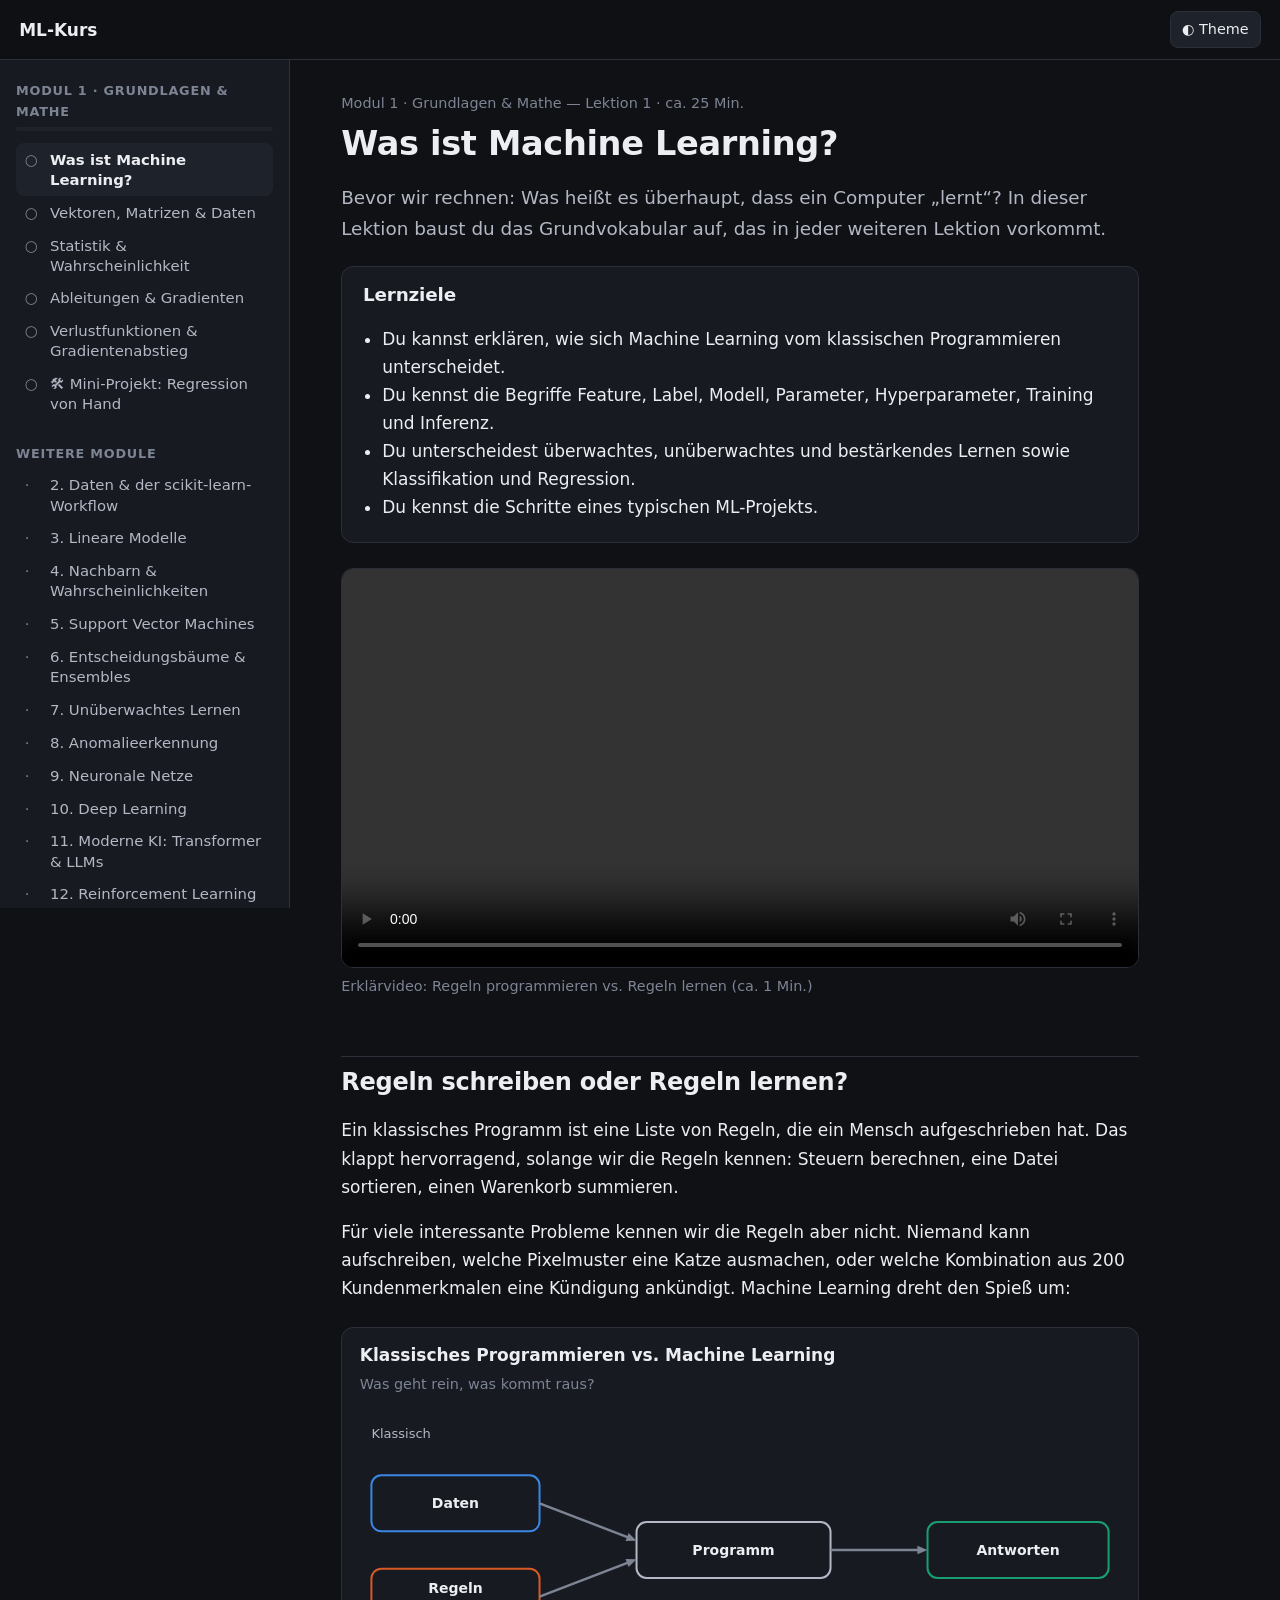
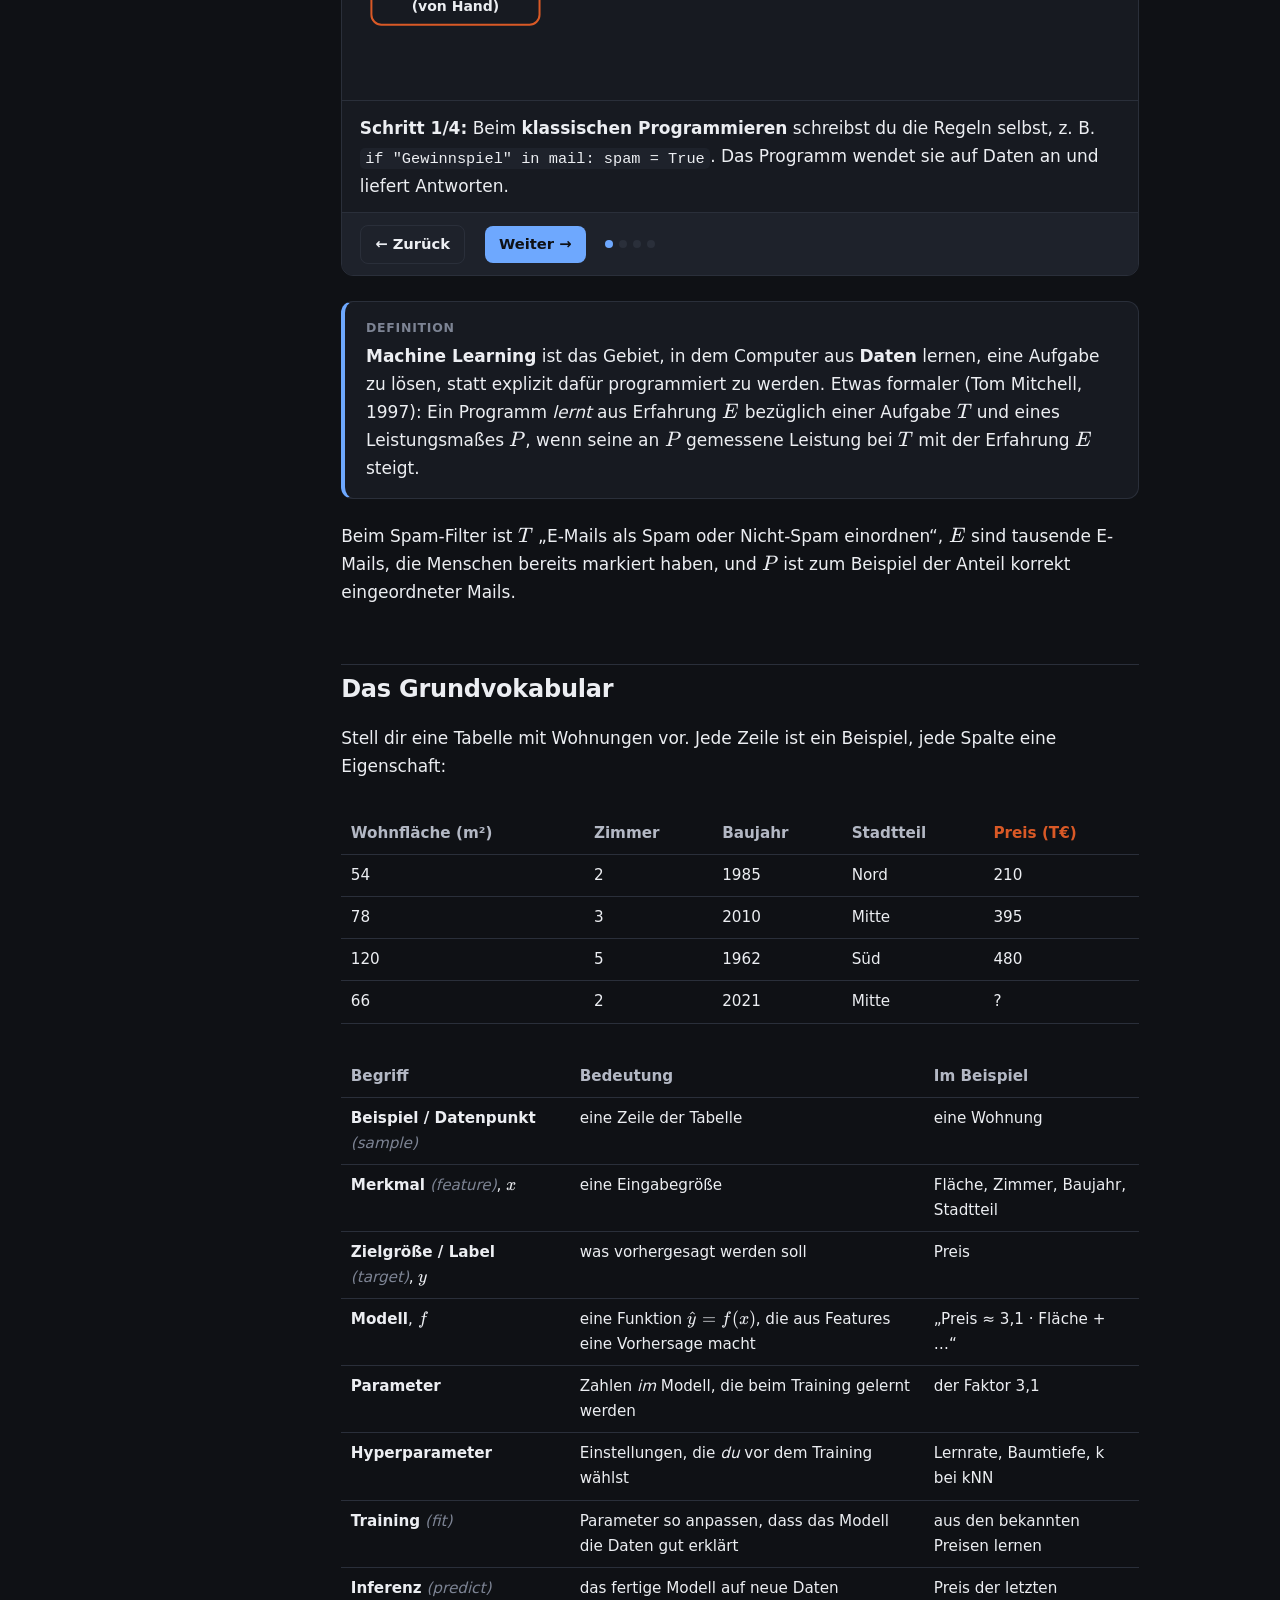
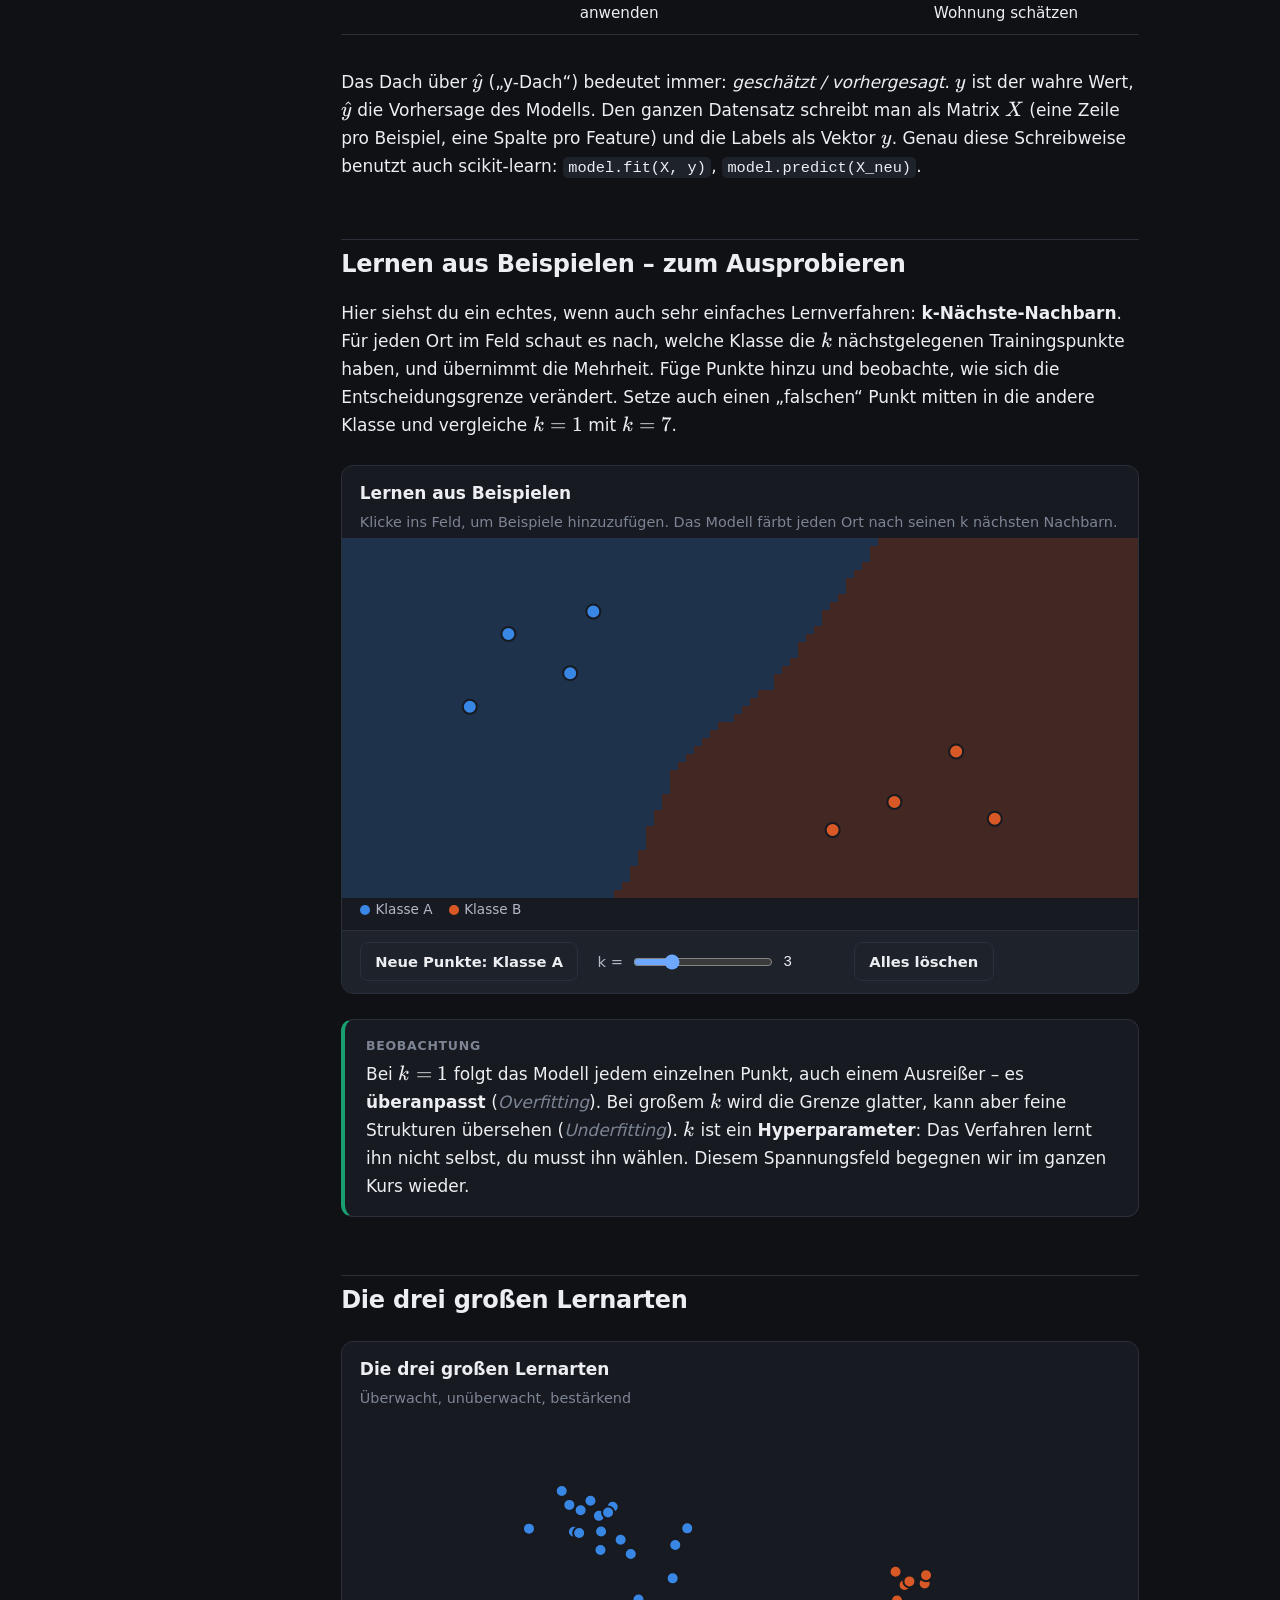
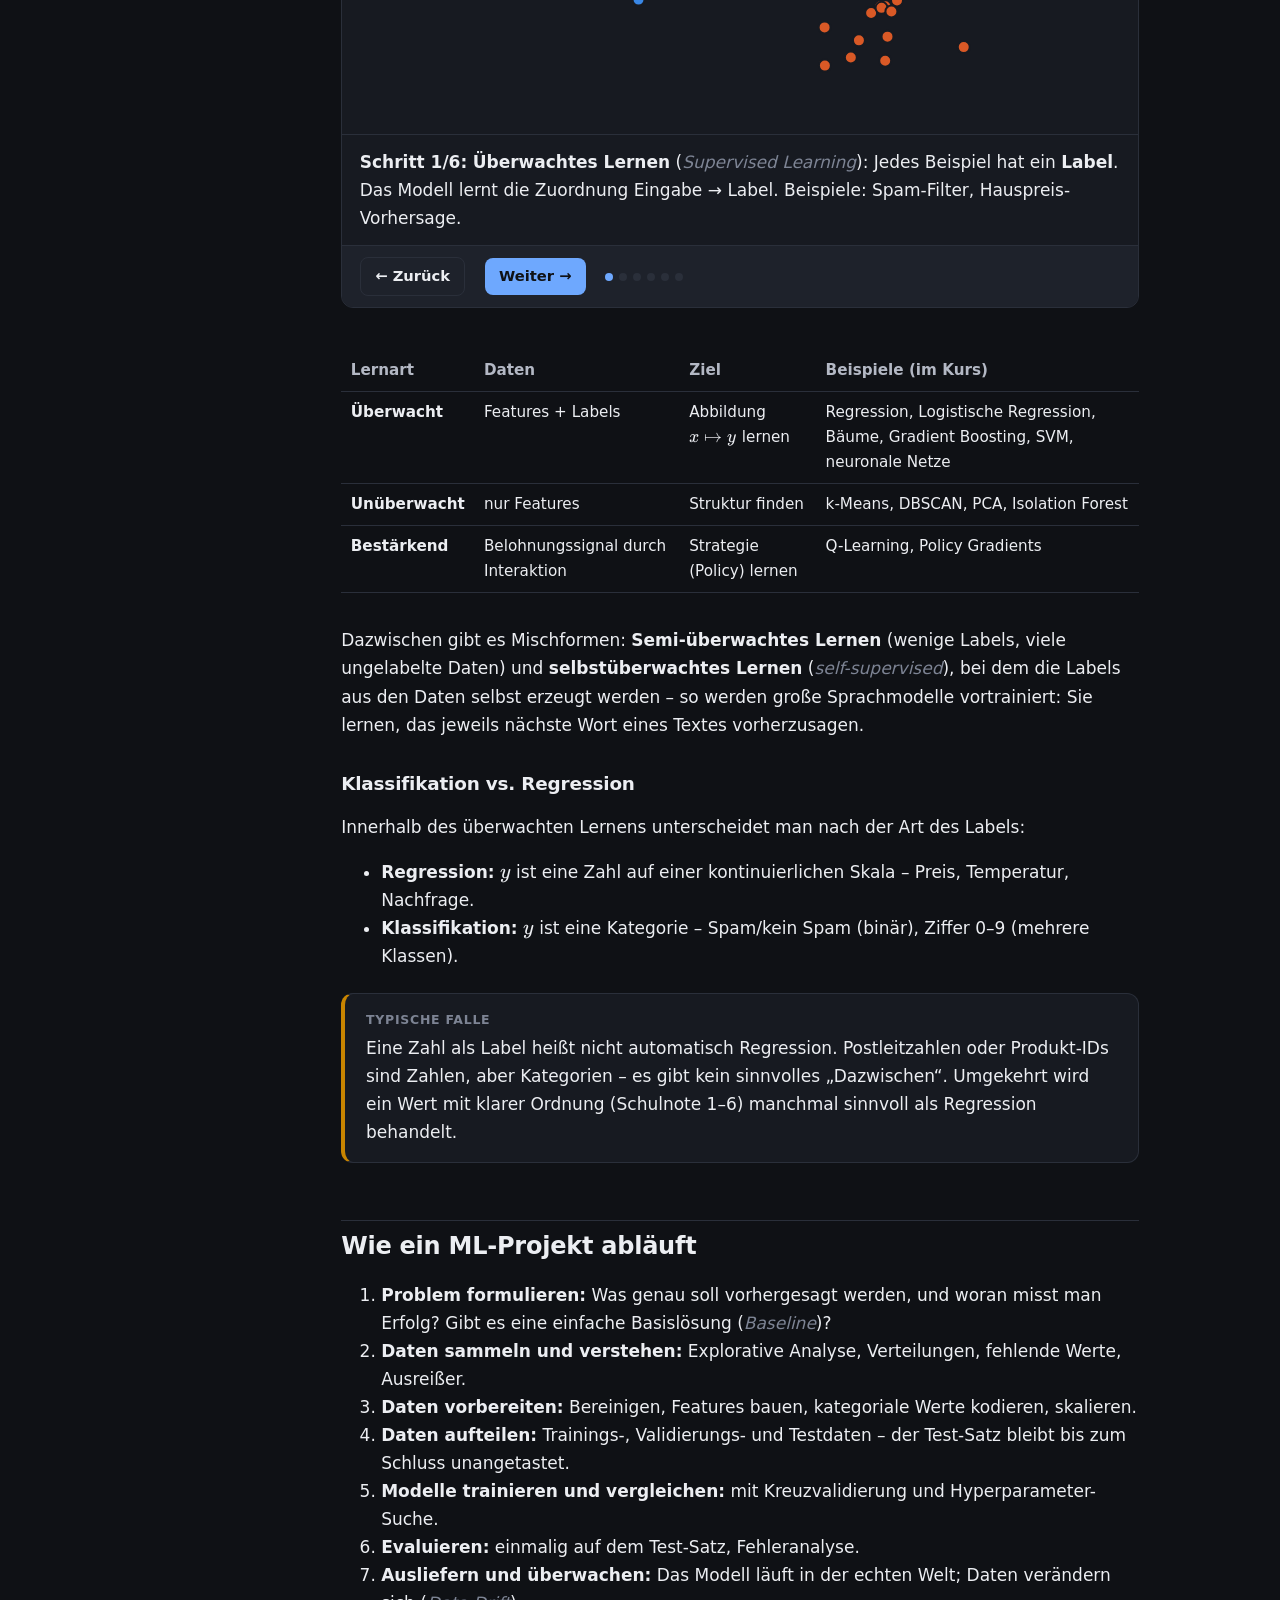
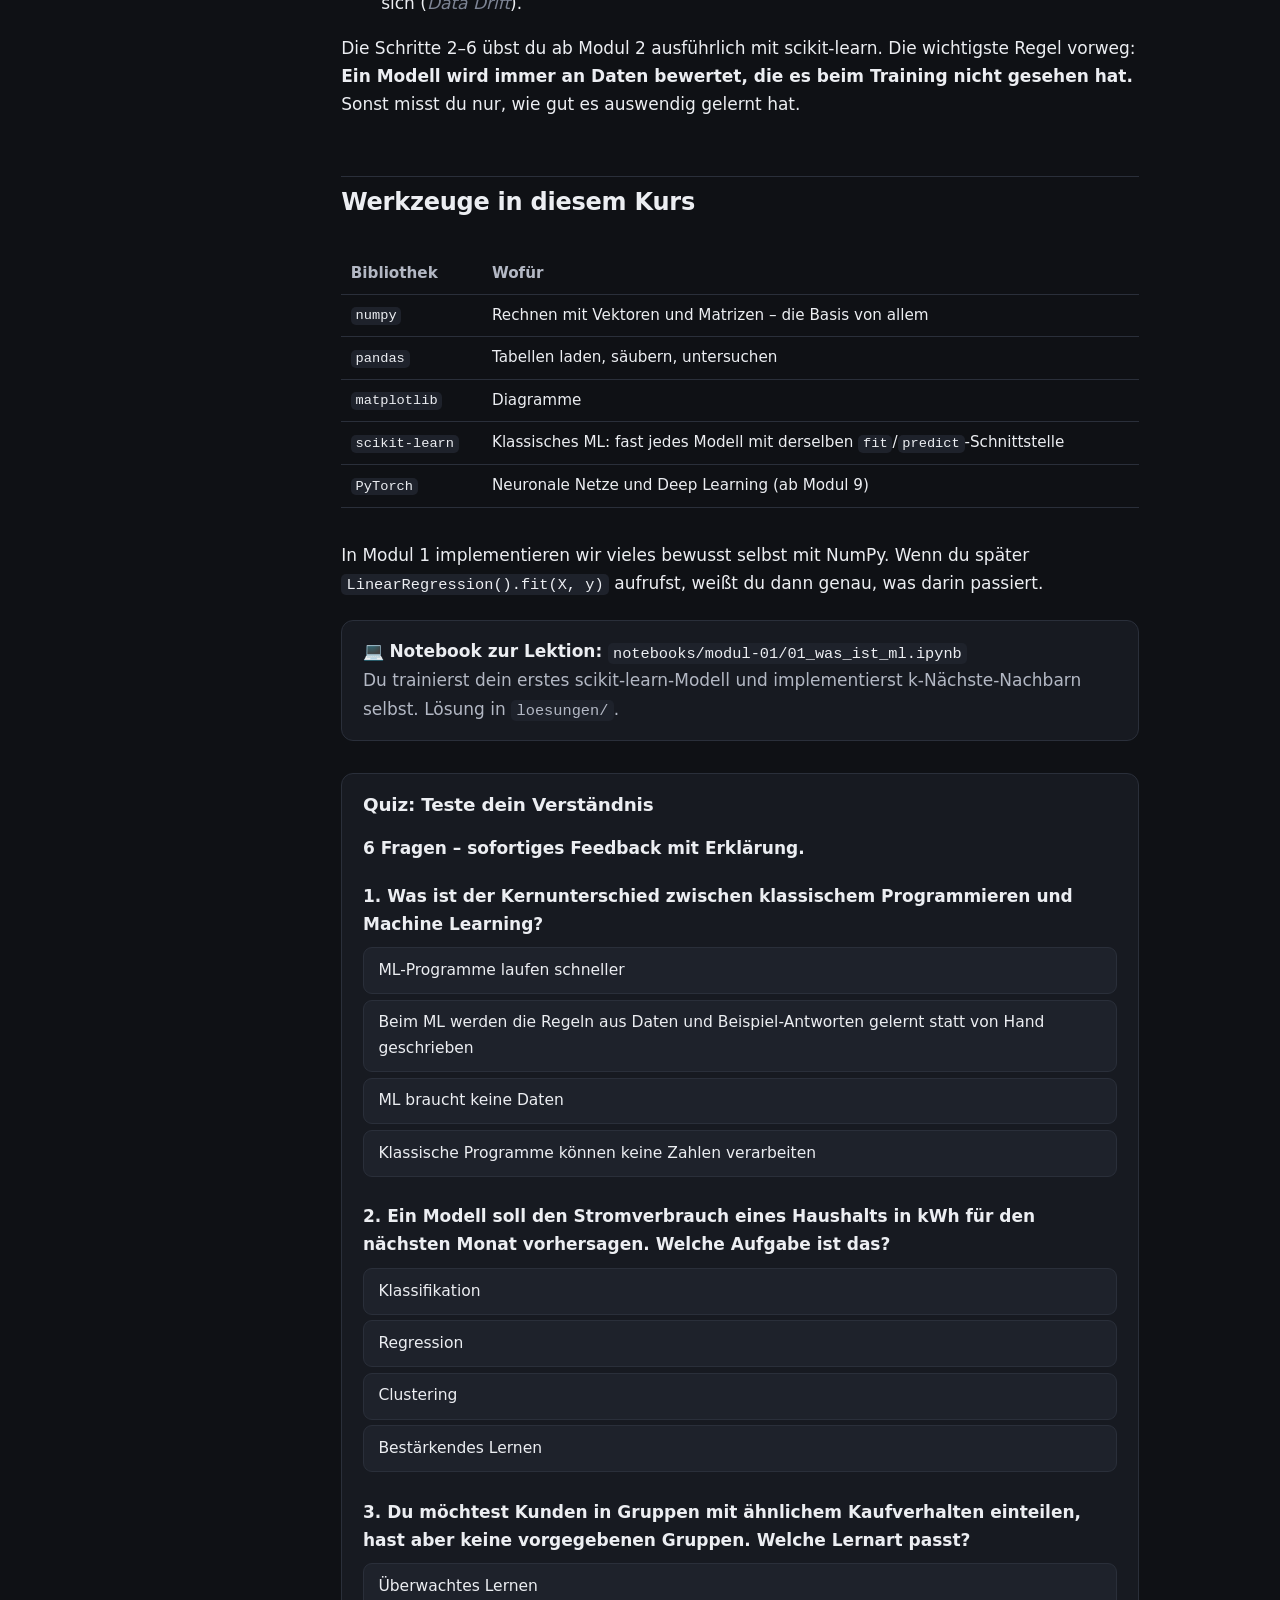
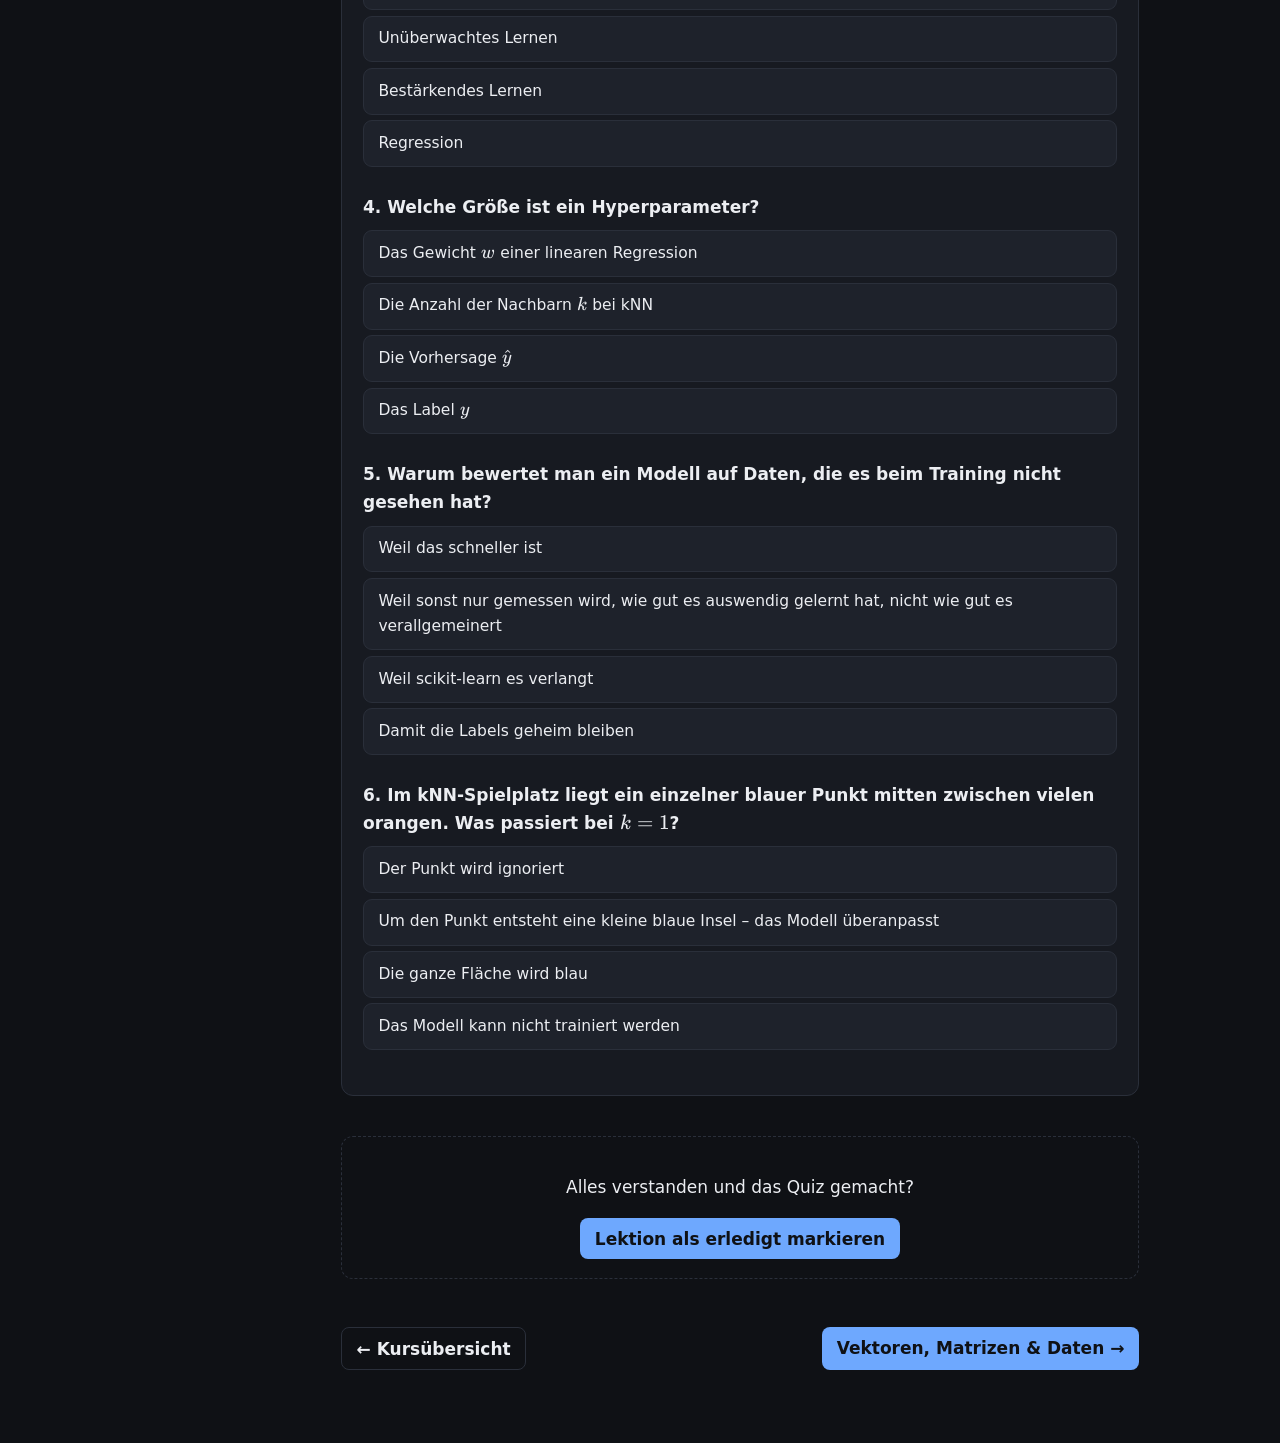
==== website/modul-01/lektion-01.html @ ff545eff "ML-Kurs: Grundgerüst und Modul 1 (Grundlagen & Mathe) - Lokale Kurs-Website (Dark/Light) mit Navigat" ====
<!doctype html>
<html lang="de">
<head>
  <meta charset="utf-8">
  <meta name="viewport" content="width=device-width, initial-scale=1">
  <title>1.1 Was ist Machine Learning? – ML-Kurs</title>
  <link rel="stylesheet" href="../assets/vendor/katex/katex.min.css">
  <link rel="stylesheet" href="../assets/css/style.css">
</head>
<body data-lesson="m01-l01" data-root="../">
<main>
  <h1>Was ist Machine Learning?</h1>
  <p class="lead">Bevor wir rechnen: Was heißt es überhaupt, dass ein Computer „lernt“? In dieser Lektion baust du das Grundvokabular auf,
    das in jeder weiteren Lektion vorkommt.</p>

  <div class="goals">
    <h3>Lernziele</h3>
    <ul>
      <li>Du kannst erklären, wie sich Machine Learning vom klassischen Programmieren unterscheidet.</li>
      <li>Du kennst die Begriffe Feature, Label, Modell, Parameter, Hyperparameter, Training und Inferenz.</li>
      <li>Du unterscheidest überwachtes, unüberwachtes und bestärkendes Lernen sowie Klassifikation und Regression.</li>
      <li>Du kennst die Schritte eines typischen ML-Projekts.</li>
    </ul>
  </div>

  <figure class="video">
    <video controls preload="metadata" src="../assets/videos/m01_v01_was_ist_ml.mp4"></video>
    <figcaption>Erklärvideo: Regeln programmieren vs. Regeln lernen (ca. 1 Min.)</figcaption>
  </figure>

  <h2>Regeln schreiben oder Regeln lernen?</h2>
  <p>Ein klassisches Programm ist eine Liste von Regeln, die ein Mensch aufgeschrieben hat. Das klappt hervorragend, solange wir die Regeln kennen:
    Steuern berechnen, eine Datei sortieren, einen Warenkorb summieren.</p>
  <p>Für viele interessante Probleme kennen wir die Regeln aber nicht. Niemand kann aufschreiben, welche Pixelmuster eine Katze ausmachen,
    oder welche Kombination aus 200 Kundenmerkmalen eine Kündigung ankündigt. Machine Learning dreht den Spieß um:</p>

  <div data-anim="regel-vs-ml"></div>

  <div class="callout">
    <span class="label">Definition</span>
    <b>Machine Learning</b> ist das Gebiet, in dem Computer aus <b>Daten</b> lernen, eine Aufgabe zu lösen, statt explizit dafür programmiert zu werden.
    Etwas formaler (Tom Mitchell, 1997): Ein Programm <i>lernt</i> aus Erfahrung \(E\) bezüglich einer Aufgabe \(T\) und eines Leistungsmaßes \(P\),
    wenn seine an \(P\) gemessene Leistung bei \(T\) mit der Erfahrung \(E\) steigt.
  </div>
  <p>Beim Spam-Filter ist \(T\) „E-Mails als Spam oder Nicht-Spam einordnen“, \(E\) sind tausende E-Mails, die Menschen bereits markiert haben,
    und \(P\) ist zum Beispiel der Anteil korrekt eingeordneter Mails.</p>

  <h2>Das Grundvokabular</h2>
  <p>Stell dir eine Tabelle mit Wohnungen vor. Jede Zeile ist ein Beispiel, jede Spalte eine Eigenschaft:</p>
  <div class="table-wrap">
  <table>
    <tr><th>Wohnfläche (m²)</th><th>Zimmer</th><th>Baujahr</th><th>Stadtteil</th><th style="color:var(--series-2)">Preis (T€)</th></tr>
    <tr><td>54</td><td>2</td><td>1985</td><td>Nord</td><td>210</td></tr>
    <tr><td>78</td><td>3</td><td>2010</td><td>Mitte</td><td>395</td></tr>
    <tr><td>120</td><td>5</td><td>1962</td><td>Süd</td><td>480</td></tr>
    <tr><td>66</td><td>2</td><td>2021</td><td>Mitte</td><td>?</td></tr>
  </table>
  </div>
  <div class="table-wrap">
  <table>
    <tr><th>Begriff</th><th>Bedeutung</th><th>Im Beispiel</th></tr>
    <tr><td><b>Beispiel / Datenpunkt</b> <span class="term">(sample)</span></td><td>eine Zeile der Tabelle</td><td>eine Wohnung</td></tr>
    <tr><td><b>Merkmal</b> <span class="term">(feature)</span>, \(x\)</td><td>eine Eingabegröße</td><td>Fläche, Zimmer, Baujahr, Stadtteil</td></tr>
    <tr><td><b>Zielgröße / Label</b> <span class="term">(target)</span>, \(y\)</td><td>was vorhergesagt werden soll</td><td>Preis</td></tr>
    <tr><td><b>Modell</b>, \(f\)</td><td>eine Funktion \(\hat y = f(x)\), die aus Features eine Vorhersage macht</td><td>„Preis ≈ 3,1 · Fläche + …“</td></tr>
    <tr><td><b>Parameter</b></td><td>Zahlen <i>im</i> Modell, die beim Training gelernt werden</td><td>der Faktor 3,1</td></tr>
    <tr><td><b>Hyperparameter</b></td><td>Einstellungen, die <i>du</i> vor dem Training wählst</td><td>Lernrate, Baumtiefe, k bei kNN</td></tr>
    <tr><td><b>Training</b> <span class="term">(fit)</span></td><td>Parameter so anpassen, dass das Modell die Daten gut erklärt</td><td>aus den bekannten Preisen lernen</td></tr>
    <tr><td><b>Inferenz</b> <span class="term">(predict)</span></td><td>das fertige Modell auf neue Daten anwenden</td><td>Preis der letzten Wohnung schätzen</td></tr>
  </table>
  </div>
  <p>Das Dach über \(\hat y\) („y-Dach“) bedeutet immer: <i>geschätzt / vorhergesagt</i>. \(y\) ist der wahre Wert, \(\hat y\) die Vorhersage des Modells.
    Den ganzen Datensatz schreibt man als Matrix \(X\) (eine Zeile pro Beispiel, eine Spalte pro Feature) und die Labels als Vektor \(y\).
    Genau diese Schreibweise benutzt auch scikit-learn: <code>model.fit(X, y)</code>, <code>model.predict(X_neu)</code>.</p>

  <h2>Lernen aus Beispielen – zum Ausprobieren</h2>
  <p>Hier siehst du ein echtes, wenn auch sehr einfaches Lernverfahren: <b>k-Nächste-Nachbarn</b>. Für jeden Ort im Feld schaut es nach,
    welche Klasse die \(k\) nächstgelegenen Trainingspunkte haben, und übernimmt die Mehrheit. Füge Punkte hinzu und beobachte, wie sich die
    Entscheidungsgrenze verändert. Setze auch einen „falschen“ Punkt mitten in die andere Klasse und vergleiche \(k=1\) mit \(k=7\).</p>
  <div data-anim="lern-spielplatz"></div>
  <div class="callout intuition">
    <span class="label">Beobachtung</span>
    Bei \(k = 1\) folgt das Modell jedem einzelnen Punkt, auch einem Ausreißer – es <b>überanpasst</b> (<span class="term">Overfitting</span>).
    Bei großem \(k\) wird die Grenze glatter, kann aber feine Strukturen übersehen (<span class="term">Underfitting</span>).
    \(k\) ist ein <b>Hyperparameter</b>: Das Verfahren lernt ihn nicht selbst, du musst ihn wählen. Diesem Spannungsfeld begegnen wir im ganzen Kurs wieder.
  </div>

  <h2>Die drei großen Lernarten</h2>
  <div data-anim="lernarten"></div>
  <div class="table-wrap">
  <table>
    <tr><th>Lernart</th><th>Daten</th><th>Ziel</th><th>Beispiele (im Kurs)</th></tr>
    <tr><td><b>Überwacht</b></td><td>Features + Labels</td><td>Abbildung \(x \mapsto y\) lernen</td><td>Regression, Logistische Regression, Bäume, Gradient Boosting, SVM, neuronale Netze</td></tr>
    <tr><td><b>Unüberwacht</b></td><td>nur Features</td><td>Struktur finden</td><td>k-Means, DBSCAN, PCA, Isolation Forest</td></tr>
    <tr><td><b>Bestärkend</b></td><td>Belohnungssignal durch Interaktion</td><td>Strategie (Policy) lernen</td><td>Q-Learning, Policy Gradients</td></tr>
  </table>
  </div>
  <p>Dazwischen gibt es Mischformen: <b>Semi-überwachtes Lernen</b> (wenige Labels, viele ungelabelte Daten) und <b>selbstüberwachtes Lernen</b>
    (<span class="term">self-supervised</span>), bei dem die Labels aus den Daten selbst erzeugt werden – so werden große Sprachmodelle vortrainiert:
    Sie lernen, das jeweils nächste Wort eines Textes vorherzusagen.</p>

  <h3>Klassifikation vs. Regression</h3>
  <p>Innerhalb des überwachten Lernens unterscheidet man nach der Art des Labels:</p>
  <ul>
    <li><b>Regression:</b> \(y\) ist eine Zahl auf einer kontinuierlichen Skala – Preis, Temperatur, Nachfrage.</li>
    <li><b>Klassifikation:</b> \(y\) ist eine Kategorie – Spam/kein Spam (binär), Ziffer 0–9 (mehrere Klassen).</li>
  </ul>
  <div class="callout warn">
    <span class="label">Typische Falle</span>
    Eine Zahl als Label heißt nicht automatisch Regression. Postleitzahlen oder Produkt-IDs sind Zahlen, aber Kategorien – es gibt kein sinnvolles „Dazwischen“.
    Umgekehrt wird ein Wert mit klarer Ordnung (Schulnote 1–6) manchmal sinnvoll als Regression behandelt.
  </div>

  <h2>Wie ein ML-Projekt abläuft</h2>
  <ol>
    <li><b>Problem formulieren:</b> Was genau soll vorhergesagt werden, und woran misst man Erfolg? Gibt es eine einfache Basislösung (<span class="term">Baseline</span>)?</li>
    <li><b>Daten sammeln und verstehen:</b> Explorative Analyse, Verteilungen, fehlende Werte, Ausreißer.</li>
    <li><b>Daten vorbereiten:</b> Bereinigen, Features bauen, kategoriale Werte kodieren, skalieren.</li>
    <li><b>Daten aufteilen:</b> Trainings-, Validierungs- und Testdaten – der Test-Satz bleibt bis zum Schluss unangetastet.</li>
    <li><b>Modelle trainieren und vergleichen:</b> mit Kreuzvalidierung und Hyperparameter-Suche.</li>
    <li><b>Evaluieren:</b> einmalig auf dem Test-Satz, Fehleranalyse.</li>
    <li><b>Ausliefern und überwachen:</b> Das Modell läuft in der echten Welt; Daten verändern sich (<span class="term">Data Drift</span>).</li>
  </ol>
  <p>Die Schritte 2–6 übst du ab Modul 2 ausführlich mit scikit-learn. Die wichtigste Regel vorweg: <b>Ein Modell wird immer an Daten bewertet,
    die es beim Training nicht gesehen hat.</b> Sonst misst du nur, wie gut es auswendig gelernt hat.</p>

  <h2>Werkzeuge in diesem Kurs</h2>
  <div class="table-wrap">
  <table>
    <tr><th>Bibliothek</th><th>Wofür</th></tr>
    <tr><td><code>numpy</code></td><td>Rechnen mit Vektoren und Matrizen – die Basis von allem</td></tr>
    <tr><td><code>pandas</code></td><td>Tabellen laden, säubern, untersuchen</td></tr>
    <tr><td><code>matplotlib</code></td><td>Diagramme</td></tr>
    <tr><td><code>scikit-learn</code></td><td>Klassisches ML: fast jedes Modell mit derselben <code>fit</code>/<code>predict</code>-Schnittstelle</td></tr>
    <tr><td><code>PyTorch</code></td><td>Neuronale Netze und Deep Learning (ab Modul 9)</td></tr>
  </table>
  </div>
  <p>In Modul 1 implementieren wir vieles bewusst selbst mit NumPy. Wenn du später <code>LinearRegression().fit(X, y)</code> aufrufst, weißt du dann genau, was darin passiert.</p>

  <div class="card notebook-link">
    <div>💻 <b>Notebook zur Lektion:</b> <code>notebooks/modul-01/01_was_ist_ml.ipynb</code><br>
      <span style="color:var(--text-2)">Du trainierst dein erstes scikit-learn-Modell und implementierst k-Nächste-Nachbarn selbst. Lösung in <code>loesungen/</code>.</span></div>
  </div>

  <div data-quiz="m01-l01-quiz"><script type="application/json">
  [
    {"q": "Was ist der Kernunterschied zwischen klassischem Programmieren und Machine Learning?",
     "options": ["ML-Programme laufen schneller", "Beim ML werden die Regeln aus Daten und Beispiel-Antworten gelernt statt von Hand geschrieben", "ML braucht keine Daten", "Klassische Programme können keine Zahlen verarbeiten"],
     "answer": 1, "explain": "Klassisch: Daten + Regeln → Antworten. ML: Daten + Antworten → Regeln (das Modell)."},
    {"q": "Ein Modell soll den Stromverbrauch eines Haushalts in kWh für den nächsten Monat vorhersagen. Welche Aufgabe ist das?",
     "options": ["Klassifikation", "Regression", "Clustering", "Bestärkendes Lernen"],
     "answer": 1, "explain": "Die Zielgröße ist eine kontinuierliche Zahl – also Regression."},
    {"q": "Du möchtest Kunden in Gruppen mit ähnlichem Kaufverhalten einteilen, hast aber keine vorgegebenen Gruppen. Welche Lernart passt?",
     "options": ["Überwachtes Lernen", "Unüberwachtes Lernen", "Bestärkendes Lernen", "Regression"],
     "answer": 1, "explain": "Ohne Labels sucht man Struktur in den Daten – typisch Clustering, also unüberwachtes Lernen."},
    {"q": "Welche Größe ist ein Hyperparameter?",
     "options": ["Das Gewicht \\(w\\) einer linearen Regression", "Die Anzahl der Nachbarn \\(k\\) bei kNN", "Die Vorhersage \\(\\hat y\\)", "Das Label \\(y\\)"],
     "answer": 1, "explain": "Hyperparameter werden vor dem Training gewählt. Gewichte wie \\(w\\) sind Parameter – sie werden gelernt."},
    {"q": "Warum bewertet man ein Modell auf Daten, die es beim Training nicht gesehen hat?",
     "options": ["Weil das schneller ist", "Weil sonst nur gemessen wird, wie gut es auswendig gelernt hat, nicht wie gut es verallgemeinert", "Weil scikit-learn es verlangt", "Damit die Labels geheim bleiben"],
     "answer": 1, "explain": "Ziel ist Generalisierung auf neue Daten. Auf Trainingsdaten sieht ein überangepasstes Modell perfekt aus, versagt aber in der Praxis."},
    {"q": "Im kNN-Spielplatz liegt ein einzelner blauer Punkt mitten zwischen vielen orangen. Was passiert bei \\(k = 1\\)?",
     "options": ["Der Punkt wird ignoriert", "Um den Punkt entsteht eine kleine blaue Insel – das Modell überanpasst", "Die ganze Fläche wird blau", "Das Modell kann nicht trainiert werden"],
     "answer": 1, "explain": "Mit \\(k = 1\\) entscheidet nur der nächste Nachbar. Ein Ausreißer bekommt so seine eigene Region – klassisches Overfitting."}
  ]
  </script></div>
</main>
<script src="../assets/vendor/katex/katex.min.js"></script>
<script src="../assets/vendor/katex/auto-render.min.js"></script>
<script src="../assets/js/course.js"></script>
<script src="../assets/js/app.js"></script>
<script src="../assets/js/anim/m01-l01.js"></script>
</body>
</html>
---- website/assets/css/style.css ----
/* ===== Design-Tokens ===== */
:root {
  color-scheme: dark;
  --bg: #0f1115;
  --surface: #171a21;
  --surface-2: #1e222b;
  --border: #2a2f3a;
  --text: #eceef2;
  --text-2: #b3b8c4;
  --muted: #7d8494;
  --accent: #6ea8fe;
  --accent-ink: #0f1115;
  --series-1: #3987e5;
  --series-2: #d95926;
  --series-3: #199e70;
  --good: #2fb67c;
  --bad: #e66767;
  --warn: #c98500;
  --grid: #262a33;
  --radius: 12px;
  --font: "Inter", system-ui, -apple-system, "Segoe UI", Roboto, sans-serif;
  --mono: "JetBrains Mono", ui-monospace, "SFMono-Regular", Consolas, monospace;
}
:root[data-theme="light"] {
  color-scheme: light;
  --bg: #f7f7f5;
  --surface: #ffffff;
  --surface-2: #f0f0ec;
  --border: #dcdcd6;
  --text: #16171a;
  --text-2: #4a4c52;
  --muted: #7a7c82;
  --accent: #2a62c9;
  --accent-ink: #ffffff;
  --series-1: #2a78d6;
  --series-2: #eb6834;
  --series-3: #1baf7a;
  --good: #1a8a5a;
  --bad: #c93c3b;
  --warn: #a86f00;
  --grid: #e6e6e1;
}

* { box-sizing: border-box; }
html { scroll-behavior: smooth; }
body {
  margin: 0;
  background: var(--bg);
  color: var(--text);
  font-family: var(--font);
  font-size: 17px;
  line-height: 1.65;
}
a { color: var(--accent); }
code, pre { font-family: var(--mono); font-size: .9em; }
code { background: var(--surface-2); padding: .1em .35em; border-radius: 5px; overflow-wrap: anywhere; }
pre { background: var(--surface-2); padding: 1rem; border-radius: var(--radius); overflow-x: auto; border: 1px solid var(--border); }
pre code { background: none; padding: 0; }
h1, h2, h3 { line-height: 1.25; letter-spacing: -.01em; }
h1 { font-size: 2.1rem; margin: .2em 0 .4em; }
h2 { font-size: 1.5rem; margin-top: 2.4em; padding-top: .4em; border-top: 1px solid var(--border); }
h3 { font-size: 1.15rem; margin-top: 1.8em; }
.term { color: var(--muted); font-style: italic; }   /* englischer Fachbegriff */

/* ===== Layout ===== */
.topbar {
  position: sticky; top: 0; z-index: 20;
  display: flex; align-items: center; gap: 1rem;
  padding: .7rem 1.2rem;
  background: color-mix(in srgb, var(--bg) 88%, transparent);
  backdrop-filter: blur(8px);
  border-bottom: 1px solid var(--border);
}
.topbar .brand { font-weight: 700; color: var(--text); text-decoration: none; }
.topbar .spacer { flex: 1; }
.icon-btn {
  background: var(--surface-2); color: var(--text); border: 1px solid var(--border);
  border-radius: 8px; padding: .35rem .7rem; cursor: pointer; font: inherit; font-size: .9rem;
}
.icon-btn:hover { border-color: var(--accent); }
#nav-toggle { display: none; }

.layout { display: grid; grid-template-columns: 290px minmax(0, 1fr); min-height: calc(100vh - 52px); }
.sidebar {
  position: sticky; top: 52px; align-self: start; height: calc(100vh - 52px); overflow-y: auto;
  padding: 1.2rem 1rem; border-right: 1px solid var(--border); background: var(--surface);
}
.sidebar h4 { margin: 0 0 .3rem; font-size: .8rem; text-transform: uppercase; letter-spacing: .06em; color: var(--muted); }
.sidebar ol { list-style: none; padding: 0; margin: 0 0 1.4rem; }
.sidebar li a {
  display: flex; gap: .55rem; align-items: baseline; padding: .4rem .55rem; border-radius: 8px;
  color: var(--text-2); text-decoration: none; font-size: .93rem; line-height: 1.35;
}
.sidebar li a:hover { background: var(--surface-2); color: var(--text); }
.sidebar li a.active { background: var(--surface-2); color: var(--text); font-weight: 600; }
.sidebar .check { width: 1.1em; flex: none; color: var(--muted); }
.sidebar .done .check { color: var(--good); }
.sidebar .module-progress { height: 4px; background: var(--surface-2); border-radius: 2px; margin: .2rem 0 .8rem; overflow: hidden; }
.sidebar .module-progress > div { height: 100%; background: var(--good); width: 0; transition: width .4s; }

main.content { padding: 2rem clamp(1rem, 4vw, 3.5rem) 5rem; max-width: 900px; width: 100%; }
.breadcrumb { color: var(--muted); font-size: .9rem; }
.lead { font-size: 1.15rem; color: var(--text-2); }

/* ===== Bausteine ===== */
.goals, .callout, .card {
  background: var(--surface); border: 1px solid var(--border); border-radius: var(--radius); padding: 1rem 1.3rem; margin: 1.4rem 0;
}
.goals h3, .callout h3 { margin-top: 0; }
.goals ul { margin: .3rem 0; padding-left: 1.2rem; }
.callout { border-left: 4px solid var(--accent); }
.callout.intuition { border-left-color: var(--series-3); }
.callout.warn { border-left-color: var(--warn); }
.callout.math { border-left-color: var(--series-1); }
.callout .label { font-size: .78rem; font-weight: 700; text-transform: uppercase; letter-spacing: .06em; color: var(--muted); display: block; margin-bottom: .2rem; }

.katex-display { position: relative; overflow-x: auto; overflow-y: hidden; padding: .3rem 0; }
.katex { position: relative; }  /* hält die unsichtbare MathML-Ebene im Container */

table { border-collapse: collapse; width: 100%; margin: 1rem 0; font-size: .95rem; }
th, td { border-bottom: 1px solid var(--border); padding: .5rem .6rem; text-align: left; vertical-align: top; }
th { color: var(--text-2); font-weight: 600; }
.table-wrap { overflow-x: auto; }

/* Video */
figure.video { margin: 1.6rem 0; }
figure.video video { width: 100%; border-radius: var(--radius); border: 1px solid var(--border); background: #000; display: block; }
figure figcaption { color: var(--muted); font-size: .9rem; margin-top: .4rem; }

/* ===== Interaktive Animationen ===== */
.anim {
  background: var(--surface); border: 1px solid var(--border); border-radius: var(--radius);
  margin: 1.6rem 0; overflow: hidden;
}
.anim-head { padding: .8rem 1.1rem .2rem; }
.anim-head strong { display: block; }
.anim-head span { color: var(--muted); font-size: .9rem; }
.anim canvas { display: block; width: 100%; touch-action: none; }
.anim-controls {
  display: flex; flex-wrap: wrap; gap: .6rem 1.2rem; align-items: center;
  padding: .7rem 1.1rem; border-top: 1px solid var(--border); background: var(--surface-2); font-size: .92rem;
}
.anim-controls label { display: flex; align-items: center; gap: .5rem; color: var(--text-2); }
.anim-controls input[type=range] { width: 140px; accent-color: var(--accent); }
.anim-controls .val { font-family: var(--mono); color: var(--text); min-width: 3.5em; }
.btn {
  background: var(--accent); color: var(--accent-ink); border: 0; border-radius: 8px;
  padding: .4rem .9rem; font: inherit; font-weight: 600; cursor: pointer;
}
.btn.secondary { background: transparent; color: var(--text); border: 1px solid var(--border); }
.btn:hover { filter: brightness(1.1); }
.anim-readout { font-family: var(--mono); font-size: .88rem; color: var(--text-2); padding: 0 1.1rem .8rem; min-height: 1.4em; }
.legend { display: flex; gap: 1rem; flex-wrap: wrap; font-size: .85rem; color: var(--text-2); padding: 0 1.1rem .6rem; }
.legend i { display: inline-block; width: 10px; height: 10px; border-radius: 50%; margin-right: .35rem; vertical-align: middle; }

/* Schritt-für-Schritt-Erklärer */
.stepper .step-text { padding: .8rem 1.1rem; min-height: 4.5em; border-top: 1px solid var(--border); }
.stepper .step-dots { display: flex; gap: 6px; }
.stepper .step-dots i { width: 8px; height: 8px; border-radius: 50%; background: var(--border); }
.stepper .step-dots i.on { background: var(--accent); }

/* ===== Quiz ===== */
.quiz { background: var(--surface); border: 1px solid var(--border); border-radius: var(--radius); padding: 1.2rem 1.3rem; margin: 2rem 0; }
.quiz h3 { margin-top: 0; }
.quiz .q { margin: 1.2rem 0 1.6rem; }
.quiz .q p.qtext { font-weight: 600; margin: 0 0 .6rem; }
.quiz .opt {
  display: block; width: 100%; text-align: left; margin: .35rem 0; padding: .6rem .9rem;
  background: var(--surface-2); color: var(--text); border: 1px solid var(--border); border-radius: 9px;
  font: inherit; font-size: .97rem; cursor: pointer;
}
.quiz .opt:hover:not(:disabled) { border-color: var(--accent); }
.quiz .opt.correct { border-color: var(--good); background: color-mix(in srgb, var(--good) 15%, var(--surface-2)); }
.quiz .opt.wrong { border-color: var(--bad); background: color-mix(in srgb, var(--bad) 15%, var(--surface-2)); }
.quiz .opt:disabled { cursor: default; }
.quiz .explain { display: none; margin-top: .5rem; padding: .6rem .9rem; border-radius: 9px; background: var(--surface-2); font-size: .95rem; }
.quiz .explain.show { display: block; }
.quiz .explain b.ok { color: var(--good); }
.quiz .explain b.no { color: var(--bad); }
.quiz .score { font-weight: 600; }

/* ===== Lektionsende ===== */
.lesson-footer { display: flex; justify-content: space-between; gap: 1rem; margin-top: 3rem; flex-wrap: wrap; }
.lesson-footer a.btn { text-decoration: none; }
.complete-box { text-align: center; margin: 2.5rem 0 0; padding: 1.2rem; border: 1px dashed var(--border); border-radius: var(--radius); }
.complete-box.is-done { border-style: solid; border-color: var(--good); }

/* Notebook-Hinweis */
.notebook-link { display: flex; gap: 1rem; align-items: center; }
.notebook-link code { overflow-wrap: anywhere; }

/* ===== Übersicht (index) ===== */
.hero { padding: 3.5rem 1.2rem 2rem; max-width: 1100px; margin: 0 auto; }
.hero h1 { font-size: clamp(2rem, 5vw, 3rem); margin-bottom: .3rem; }
.hero p { color: var(--text-2); font-size: 1.15rem; max-width: 60ch; }
.overall { display: flex; align-items: center; gap: 1rem; margin-top: 1.4rem; }
.overall .bar { flex: 0 1 360px; height: 8px; background: var(--surface-2); border-radius: 4px; overflow: hidden; }
.overall .bar > div { height: 100%; background: var(--good); width: 0; transition: width .5s; }
.grid { display: grid; grid-template-columns: repeat(auto-fill, minmax(300px, 1fr)); gap: 1rem; max-width: 1100px; margin: 0 auto; padding: 0 1.2rem 4rem; }
.module-card {
  background: var(--surface); border: 1px solid var(--border); border-radius: var(--radius); padding: 1.2rem 1.3rem;
  display: flex; flex-direction: column; gap: .4rem;
}
.module-card.ready { border-color: color-mix(in srgb, var(--accent) 45%, var(--border)); }
.module-card .nr { font-family: var(--mono); color: var(--muted); font-size: .85rem; }
.module-card h3 { margin: 0; font-size: 1.15rem; }
.module-card p { margin: 0; color: var(--text-2); font-size: .93rem; }
.module-card ul { margin: .4rem 0 0; padding-left: 1.1rem; color: var(--text-2); font-size: .88rem; line-height: 1.5; }
.module-card .badge { align-self: flex-start; font-size: .75rem; padding: .1rem .55rem; border-radius: 99px; border: 1px solid var(--border); color: var(--muted); }
.module-card.ready .badge { color: var(--good); border-color: var(--good); }
.module-card .mbar { height: 4px; background: var(--surface-2); border-radius: 2px; overflow: hidden; margin-top: .3rem; }
.module-card .mbar > div { height: 100%; background: var(--good); width: 0; }
.module-card .actions { margin-top: auto; padding-top: .7rem; }
.module-card .actions a { text-decoration: none; }
.howto { max-width: 1100px; margin: 0 auto 2rem; padding: 0 1.2rem; display: grid; grid-template-columns: repeat(auto-fit, minmax(240px, 1fr)); gap: 1rem; }
.howto .card { margin: 0; }
.howto .card h3 { margin: 0 0 .3rem; font-size: 1rem; }
.howto .card p { margin: 0; font-size: .92rem; color: var(--text-2); }

/* ===== Mobil ===== */
@media (max-width: 860px) {
  #nav-toggle { display: inline-block; }
  .layout { grid-template-columns: minmax(0, 1fr); }
  .sidebar { position: fixed; left: 0; top: 52px; width: min(320px, 85vw); z-index: 15; transform: translateX(-105%); transition: transform .25s; }
  .sidebar.open { transform: none; box-shadow: 0 0 40px rgba(0,0,0,.5); }
  main.content { padding: 1.4rem 16px 4rem; }
  body { font-size: 16px; }
}
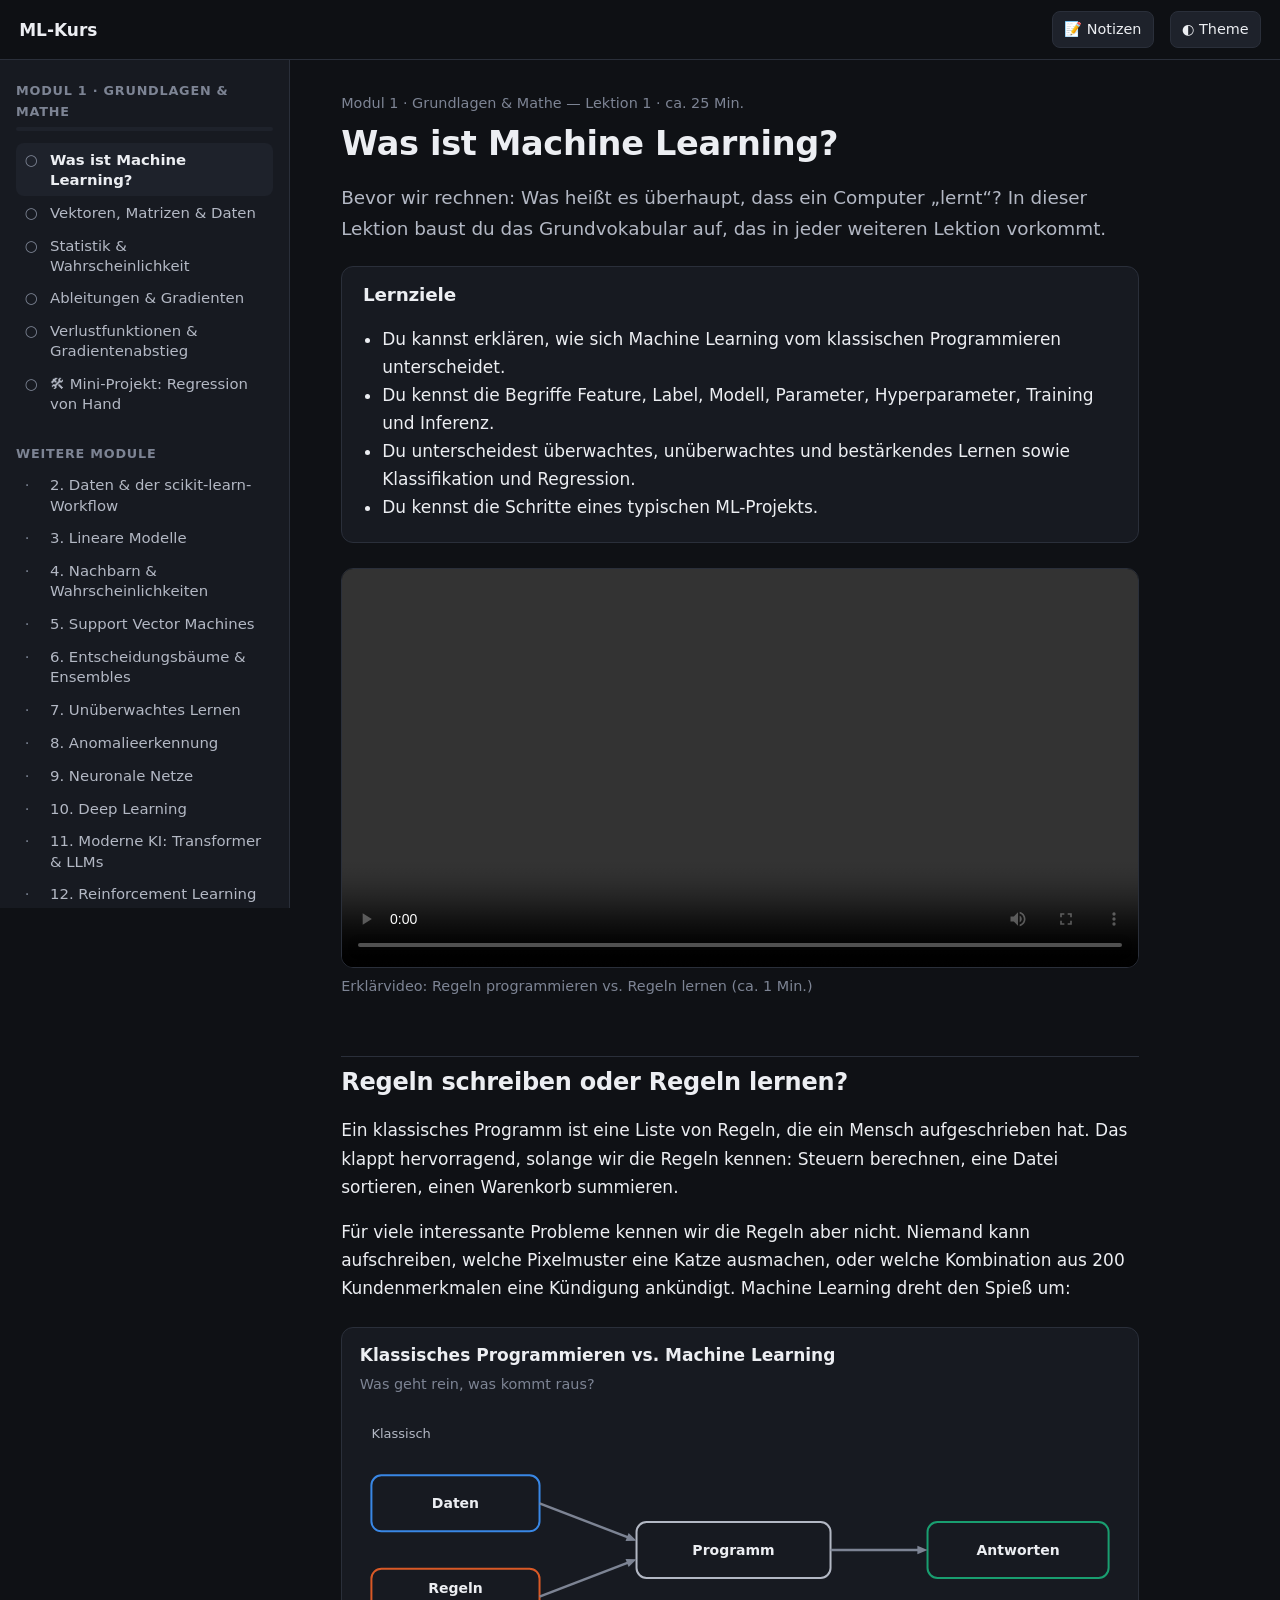
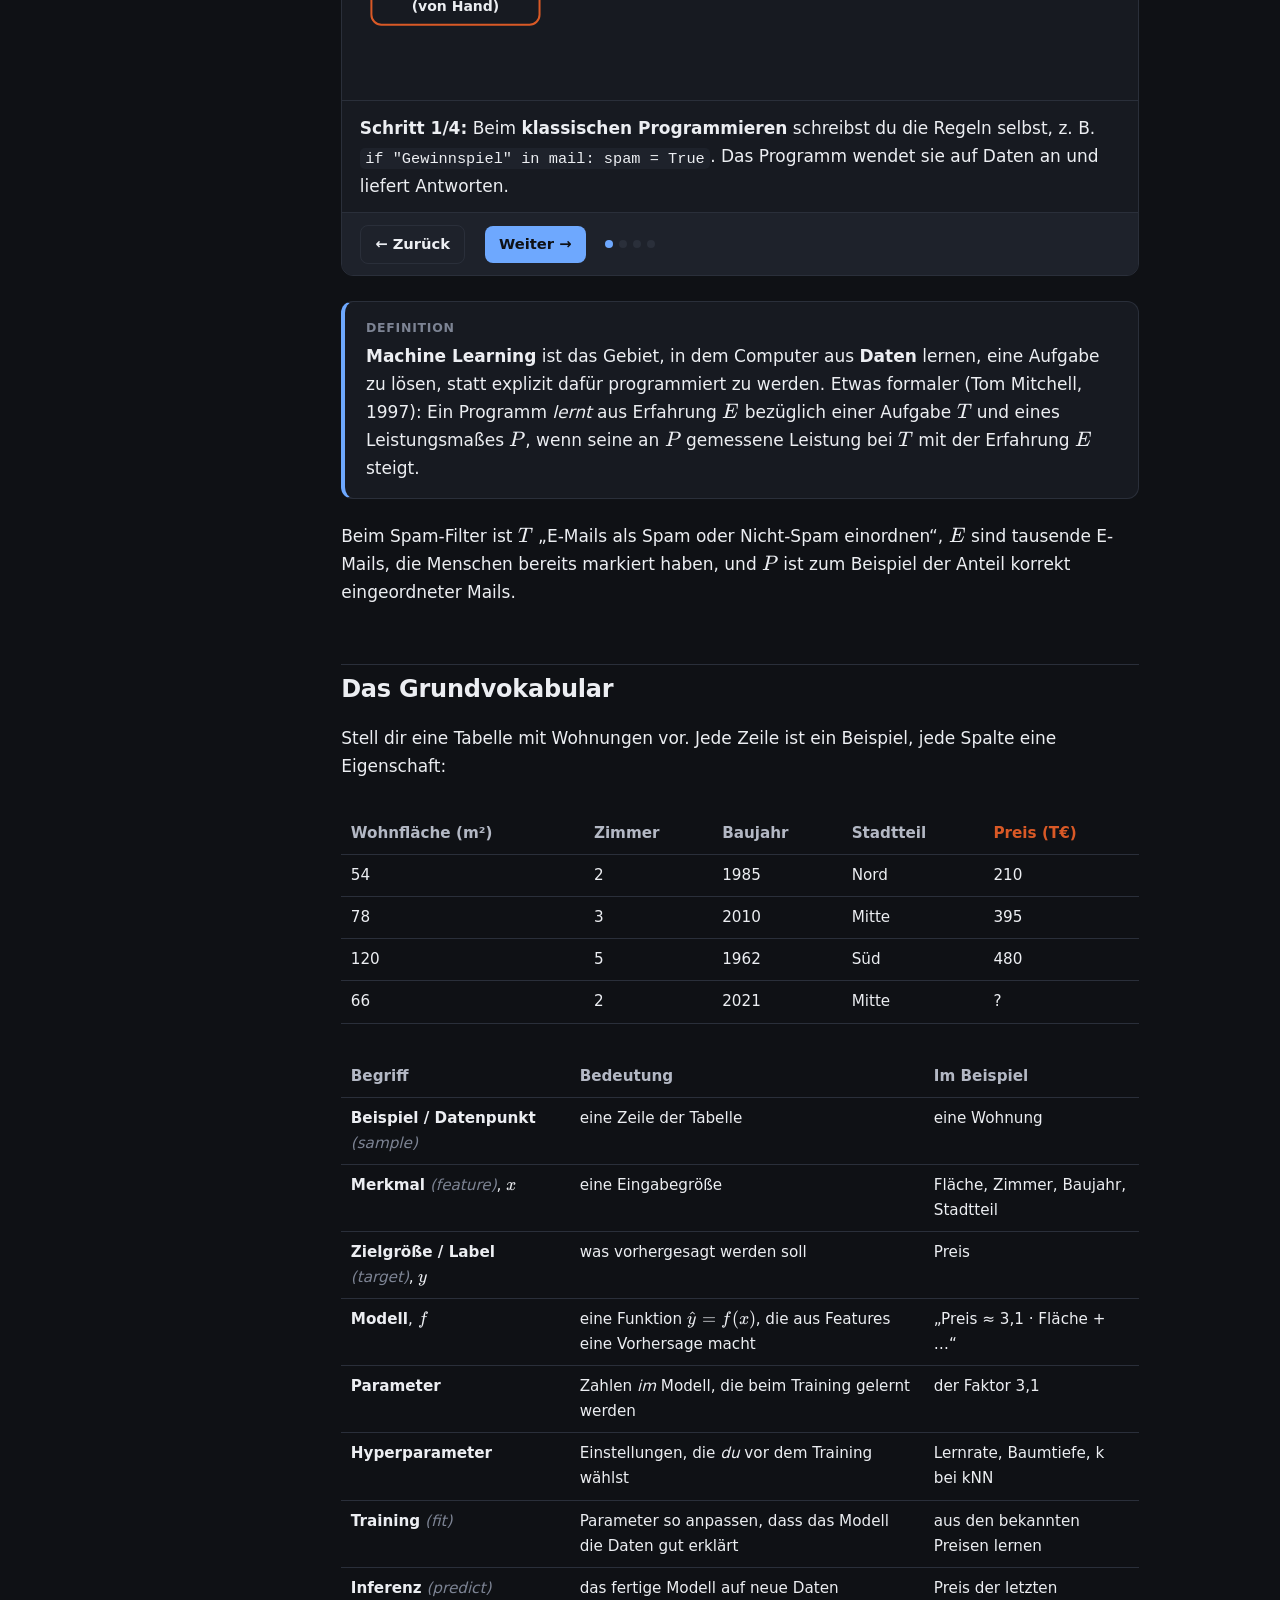
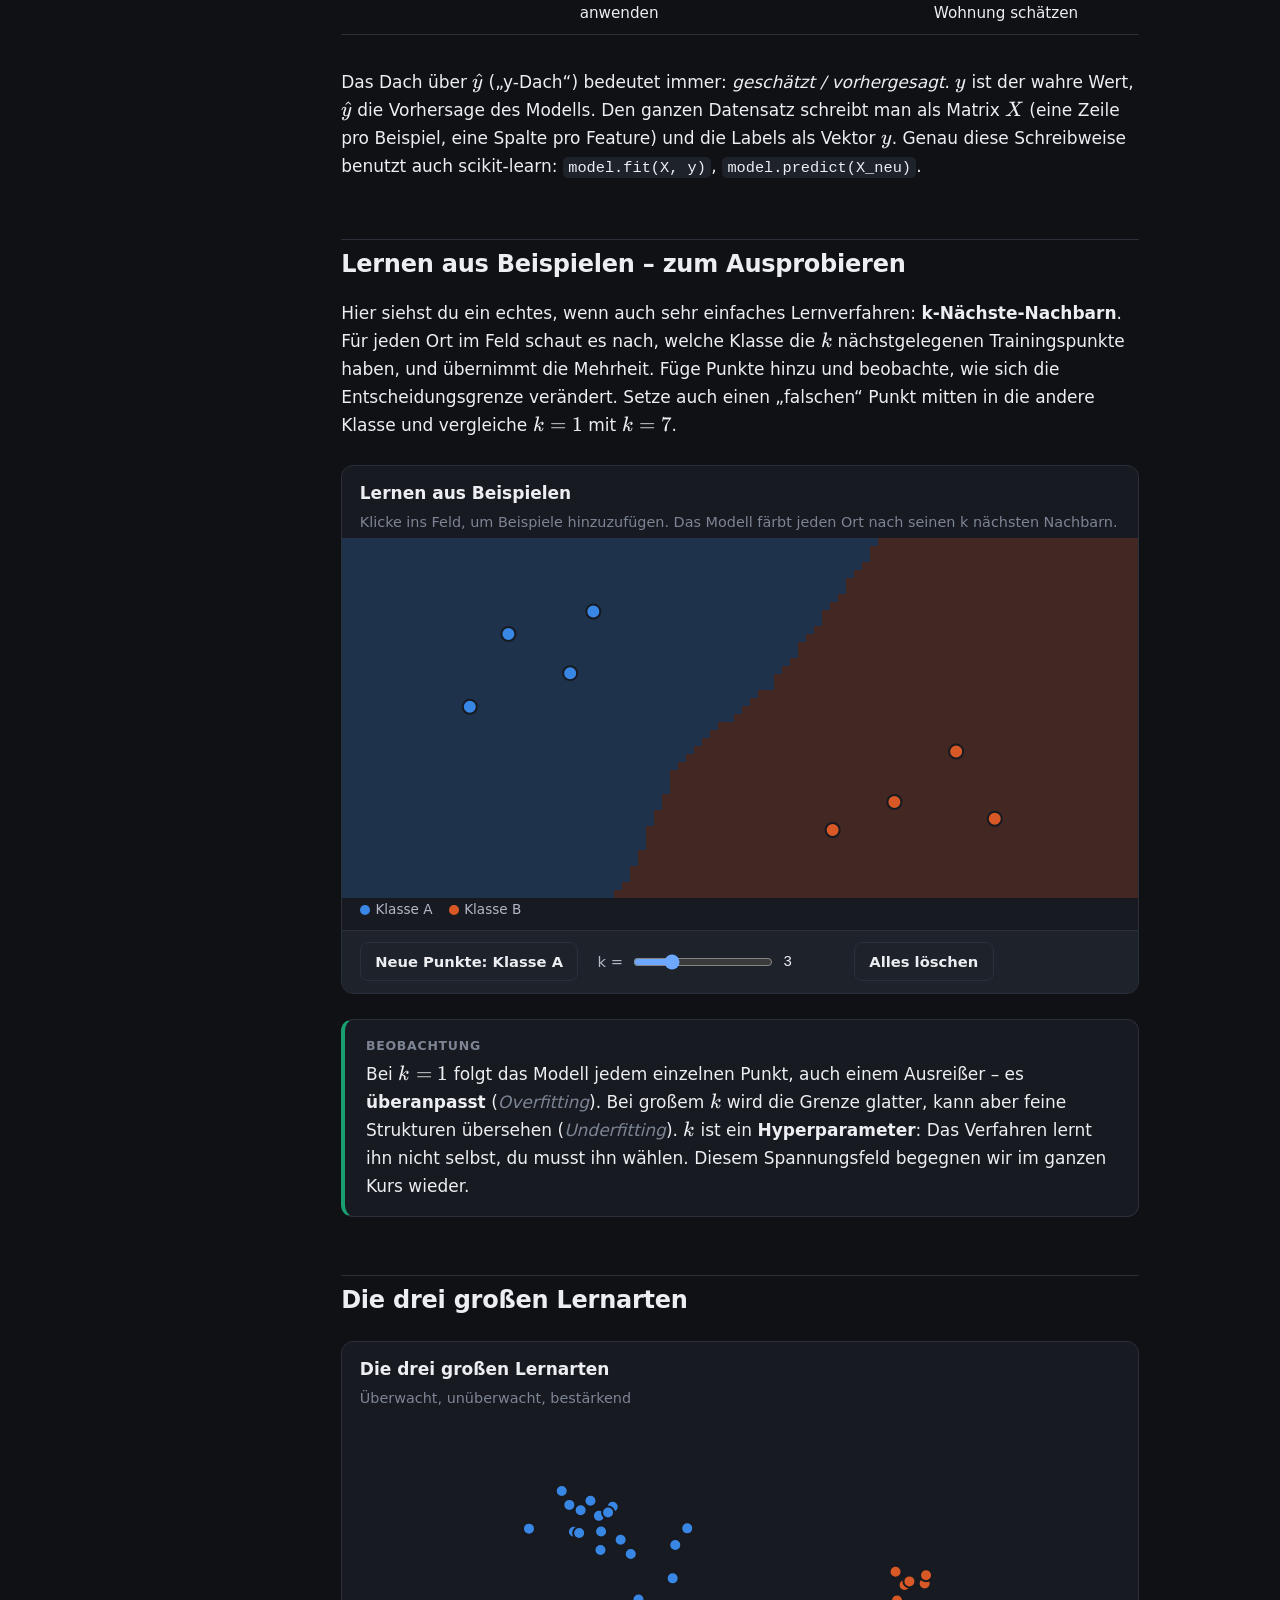
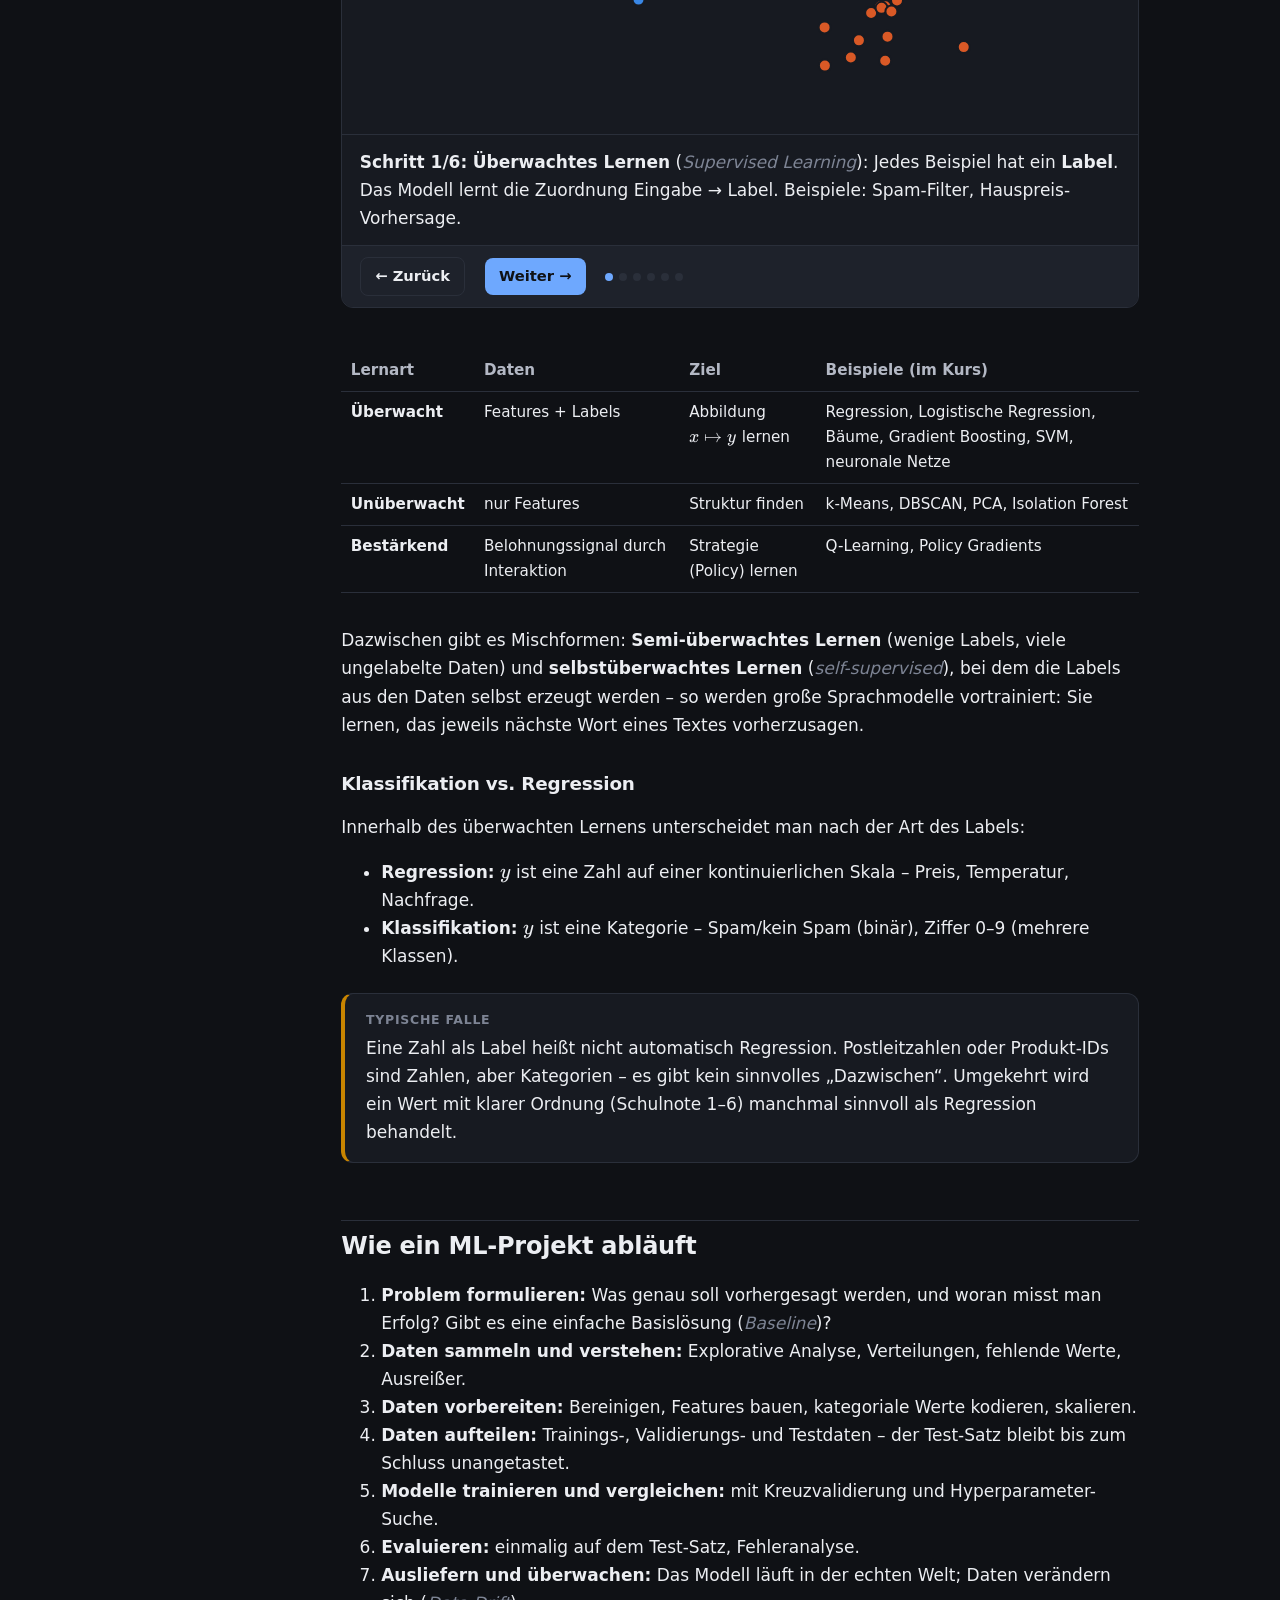
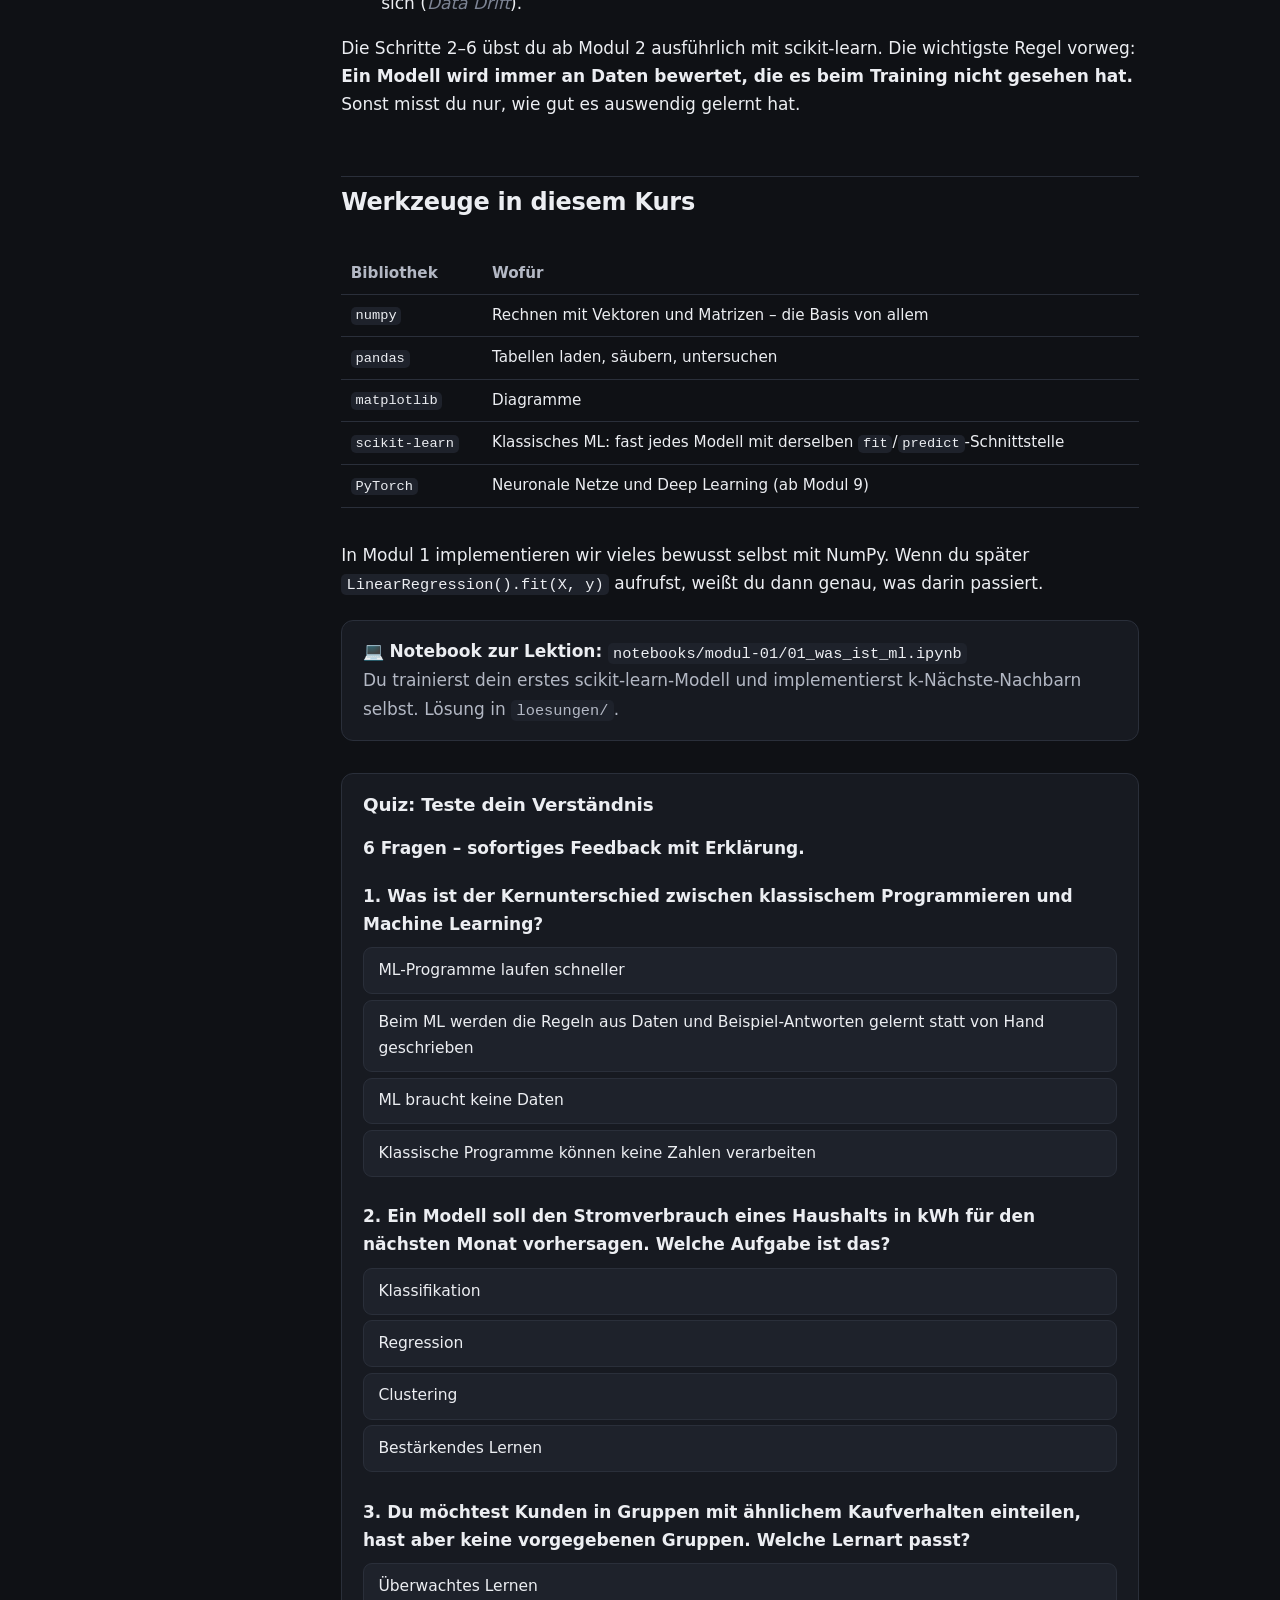
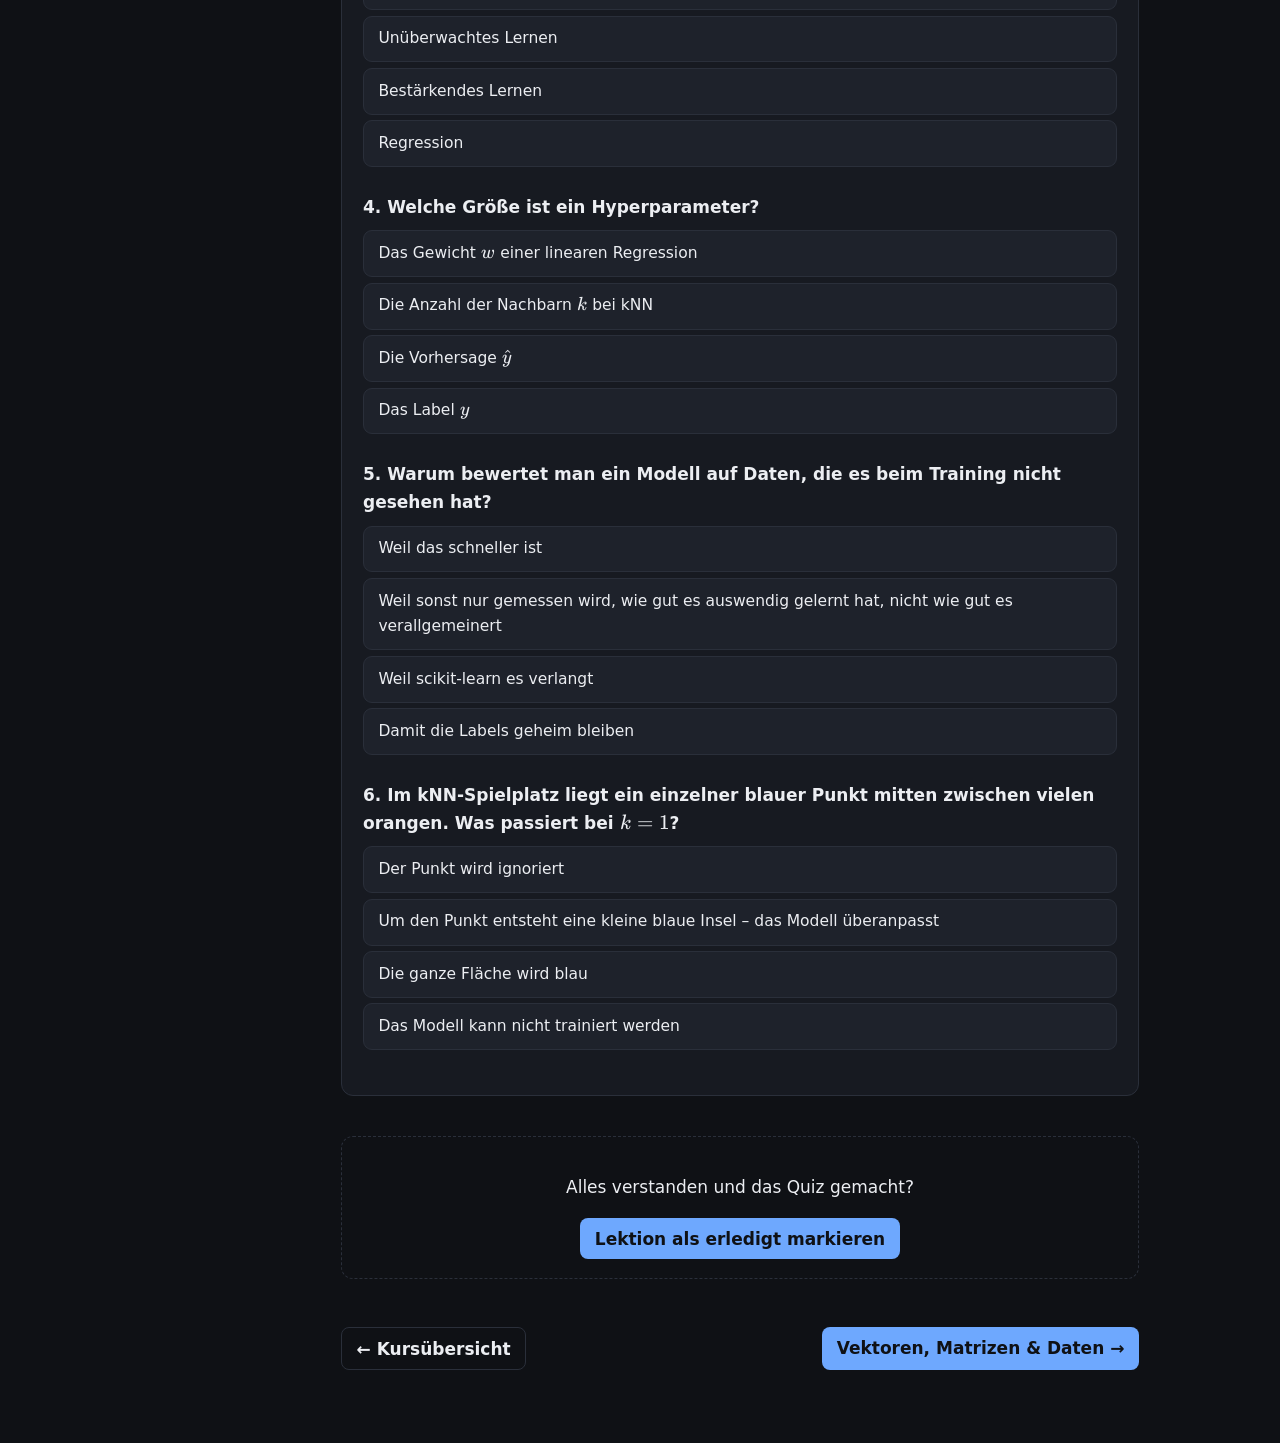
==== commit 859b4d7e: "Notiz-Seitenleiste und Video-Prompts für alle Themen - Notizbuch auf jeder Seite, im Browser gespeic" ====
--- a/website/modul-01/lektion-01.html
+++ b/website/modul-01/lektion-01.html
@@ -169,6 +169,7 @@
 <script src="../assets/vendor/katex/auto-render.min.js"></script>
 <script src="../assets/js/course.js"></script>
 <script src="../assets/js/app.js"></script>
+<script src="../assets/js/notes.js"></script>
 <script src="../assets/js/anim/m01-l01.js"></script>
 </body>
 </html>
--- a/website/assets/css/style.css
+++ b/website/assets/css/style.css
@@ -226,3 +226,41 @@
   main.content { padding: 1.4rem 16px 4rem; }
   body { font-size: 16px; }
 }
+
+/* ===== Notiz-Seitenleiste ===== */
+.notes-panel {
+  position: fixed; top: 52px; right: 0; bottom: 0; z-index: 18;
+  width: min(380px, 100vw);
+  display: flex; flex-direction: column; gap: .6rem;
+  padding: .9rem 1rem 1rem;
+  background: var(--surface); border-left: 1px solid var(--border);
+  transform: translateX(105%); transition: transform .25s;
+}
+body.notes-open .notes-panel { transform: none; box-shadow: -10px 0 40px rgba(0,0,0,.25); }
+body.notes-open #notes-toggle { border-color: var(--accent); }
+.notes-head { display: flex; align-items: center; gap: .6rem; }
+.notes-head strong { flex: 1; }
+.notes-status { color: var(--good); font-size: .82rem; }
+.notes-toc { background: var(--surface-2); border: 1px solid var(--border); border-radius: 10px; padding: .4rem .7rem; max-height: 35%; overflow-y: auto; flex: none; }
+.notes-toc summary { cursor: pointer; font-size: .8rem; font-weight: 700; text-transform: uppercase; letter-spacing: .06em; color: var(--muted); }
+.notes-toc ol { list-style: none; margin: .4rem 0 .2rem; padding: 0; }
+.notes-toc li { padding-left: calc(var(--lvl) * 1rem); }
+.notes-toc a { display: block; padding: .15rem .3rem; border-radius: 6px; color: var(--text); text-decoration: none; font-size: .9rem; line-height: 1.35; }
+.notes-toc a:hover { background: var(--surface); color: var(--accent); }
+.notes-toc .nr { font-family: var(--mono); color: var(--muted); font-size: .82rem; margin-right: .2rem; }
+.notes-panel textarea {
+  flex: 1; min-height: 120px; resize: none; width: 100%;
+  background: var(--bg); color: var(--text); border: 1px solid var(--border); border-radius: 10px;
+  padding: .7rem .8rem; font-family: var(--mono); font-size: .88rem; line-height: 1.55;
+}
+.notes-panel textarea:focus { outline: none; border-color: var(--accent); }
+.notes-actions { display: flex; flex-wrap: wrap; gap: .4rem; }
+.notes-actions .btn { font-size: .8rem; padding: .3rem .6rem; font-weight: 500; }
+/* Auf breiten Bildschirmen schiebt die Leiste den Inhalt zur Seite statt ihn zu verdecken */
+@media (min-width: 1250px) {
+  body.notes-open .layout, body.notes-open .hero, body.notes-open .howto, body.notes-open .grid { margin-right: 380px; }
+}
+@media (max-width: 860px) {
+  .topbar { gap: .5rem; }
+  #notes-toggle, #theme-toggle, #theme-btn, #reset-btn { font-size: .8rem; padding: .3rem .5rem; }
+}
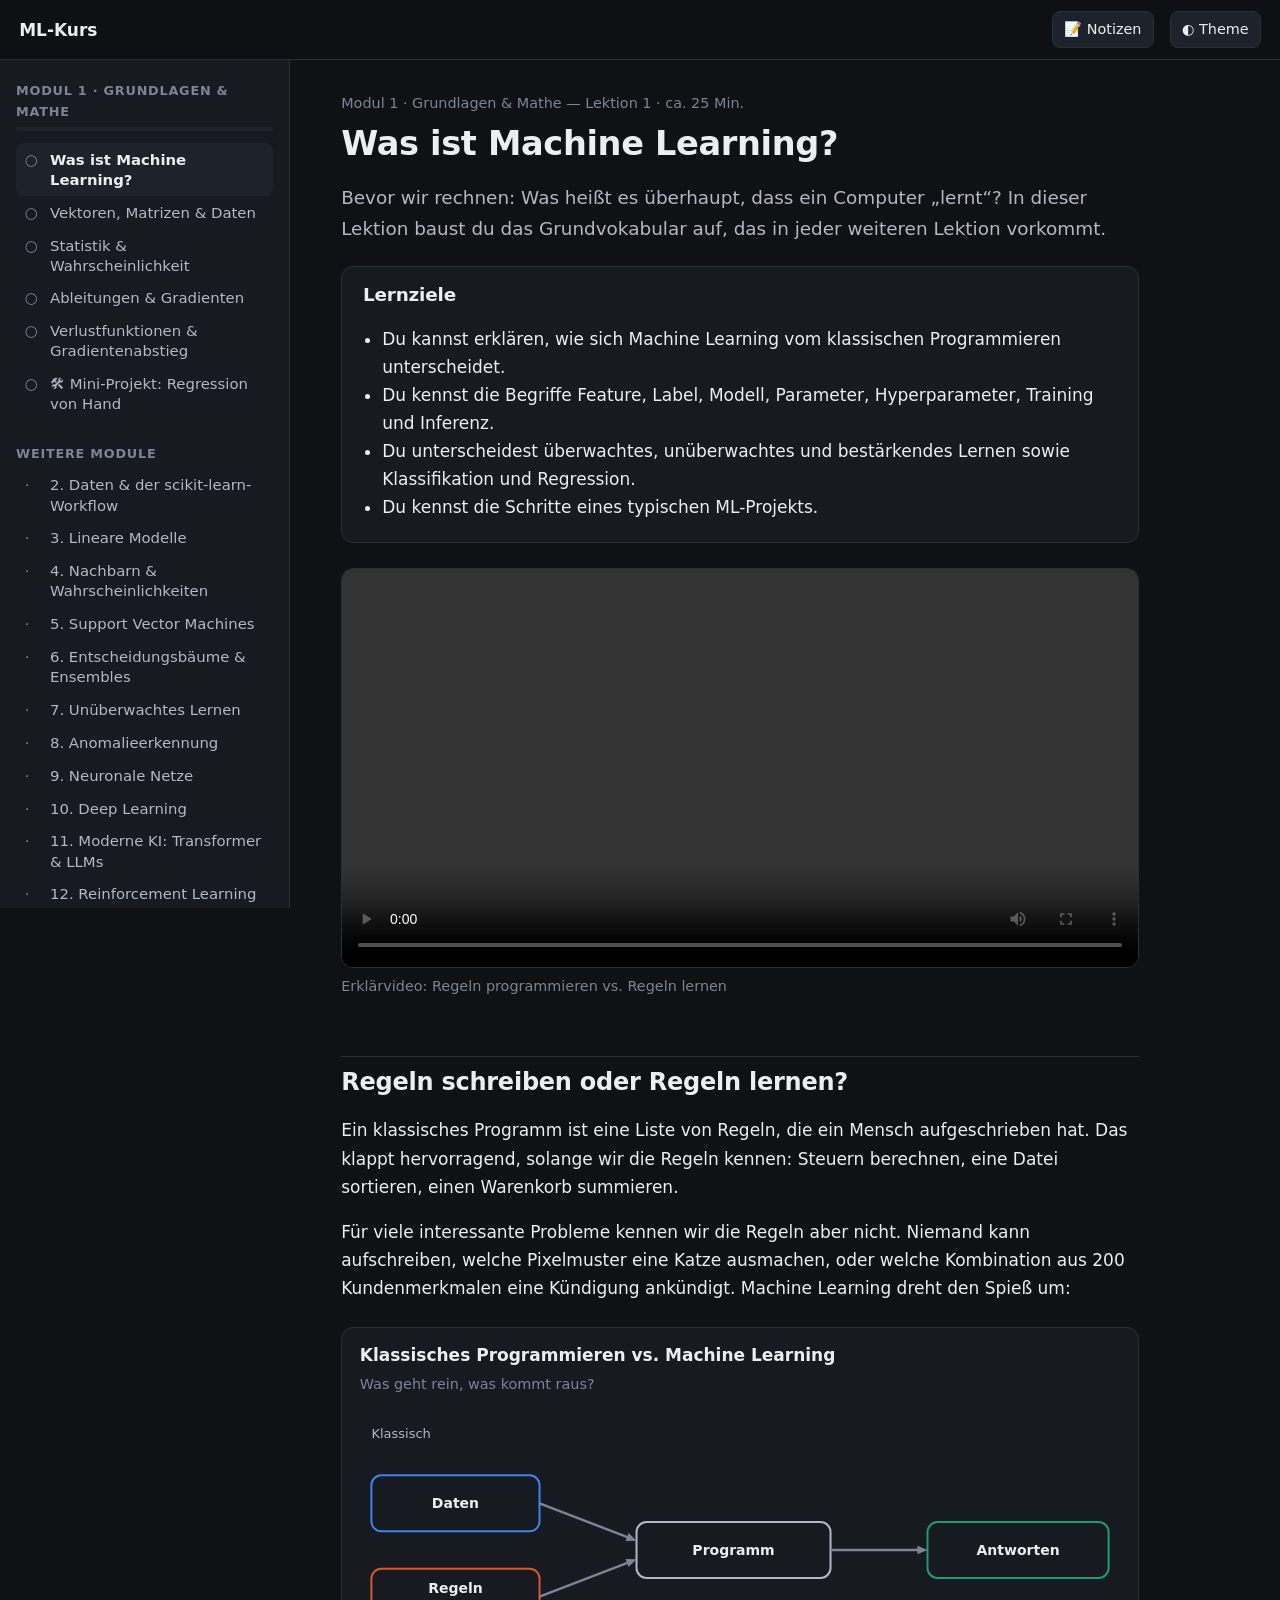
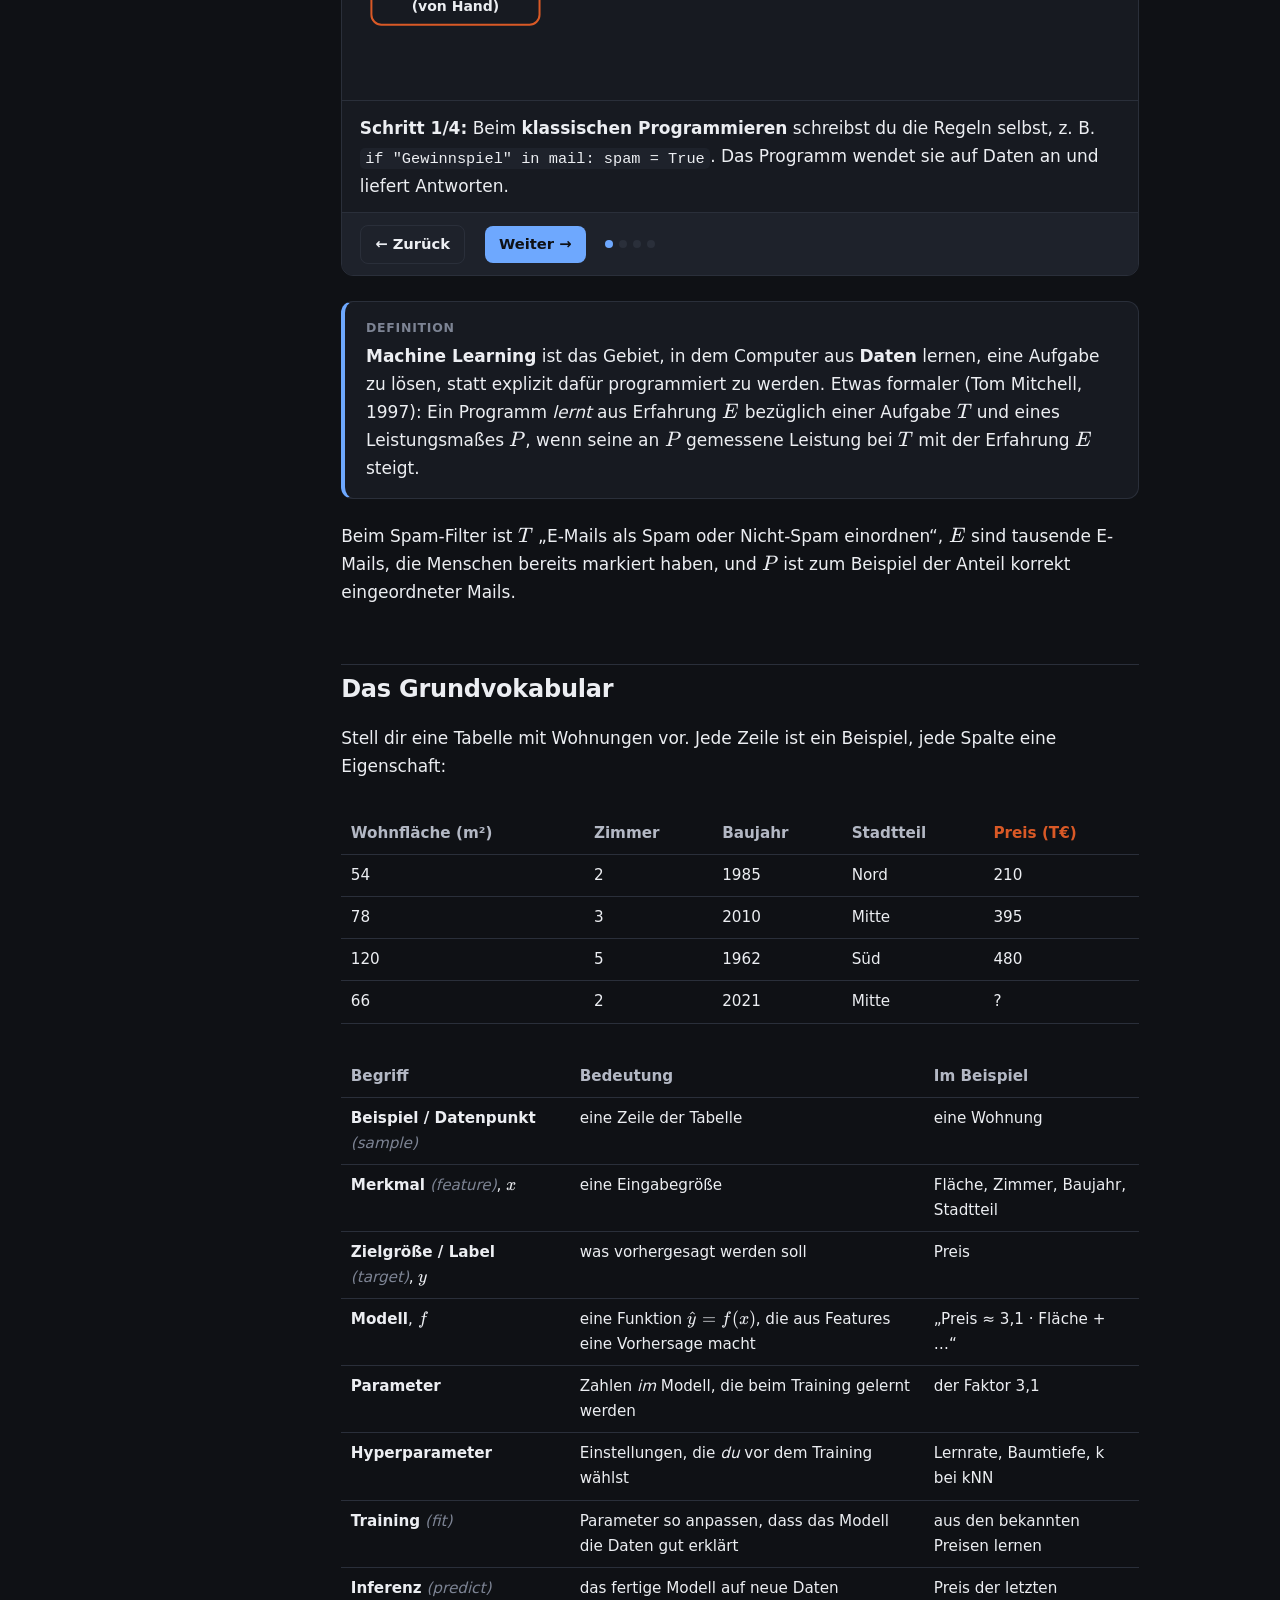
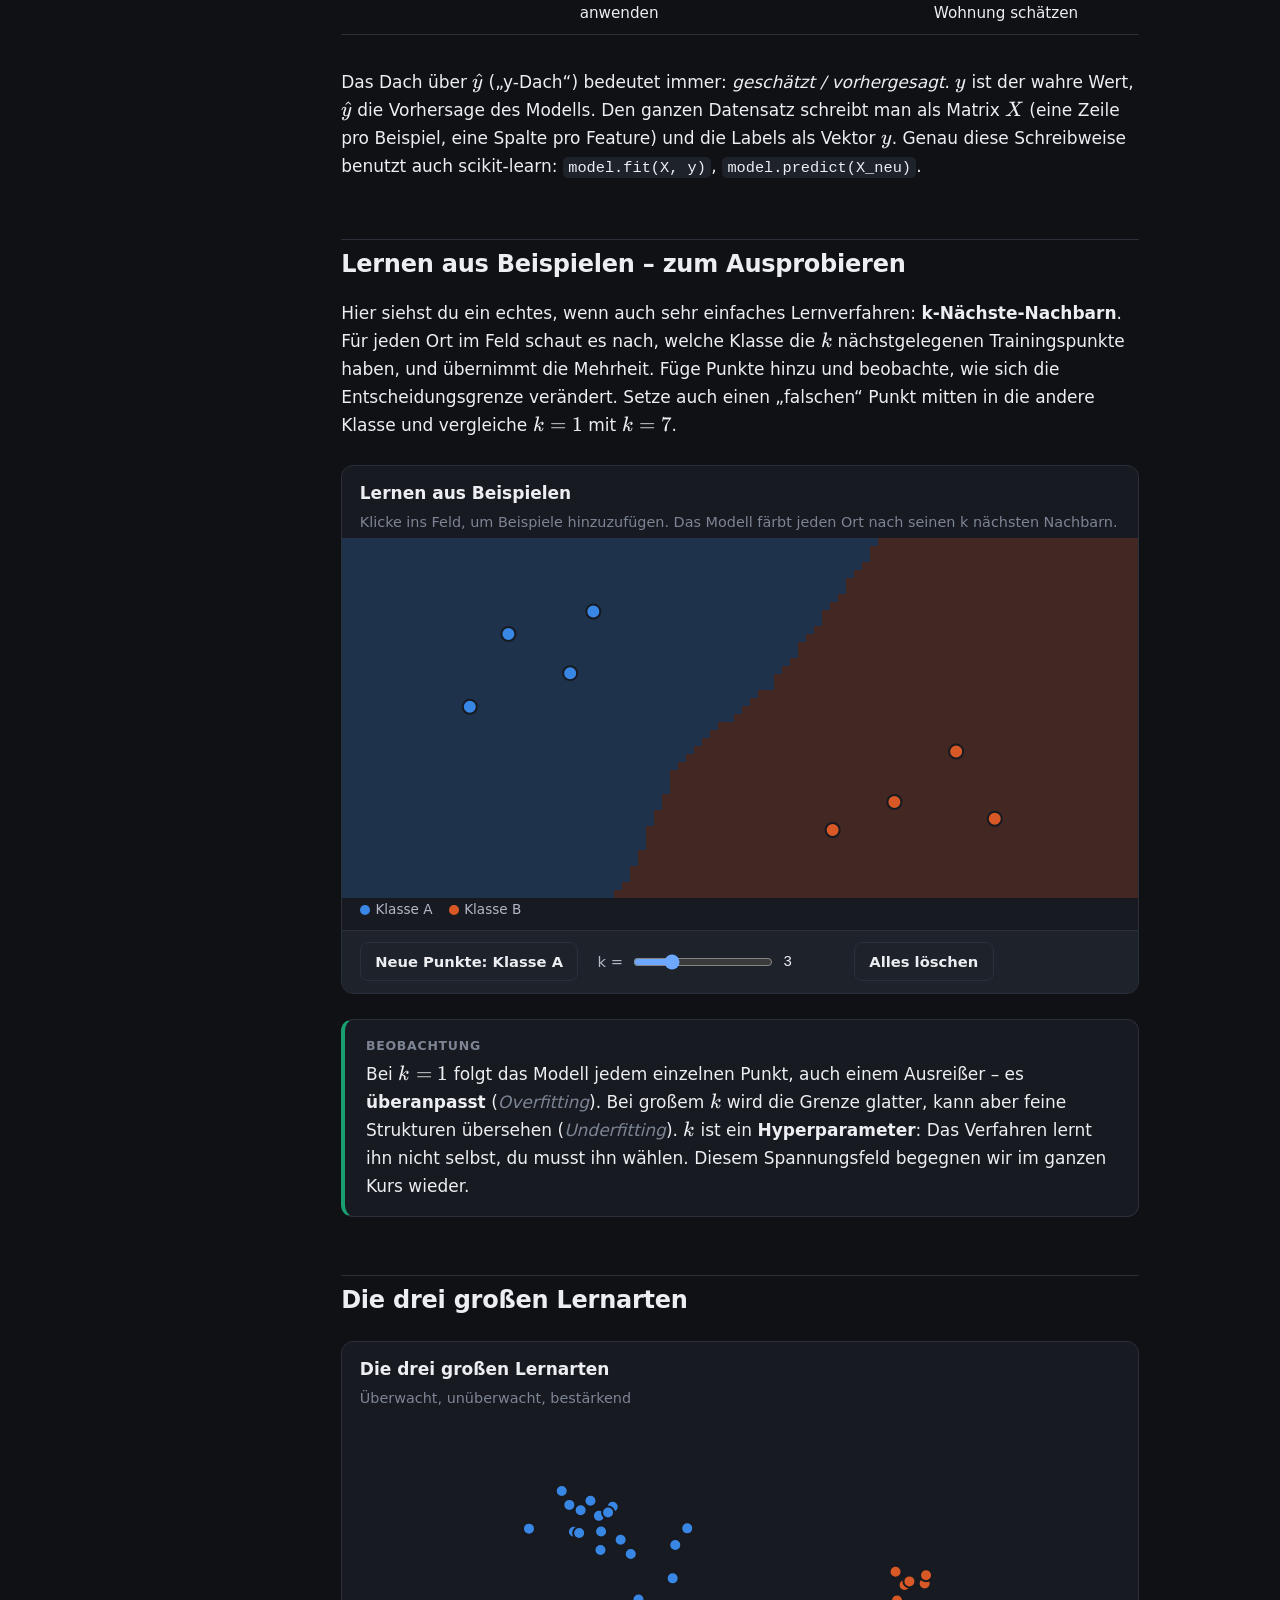
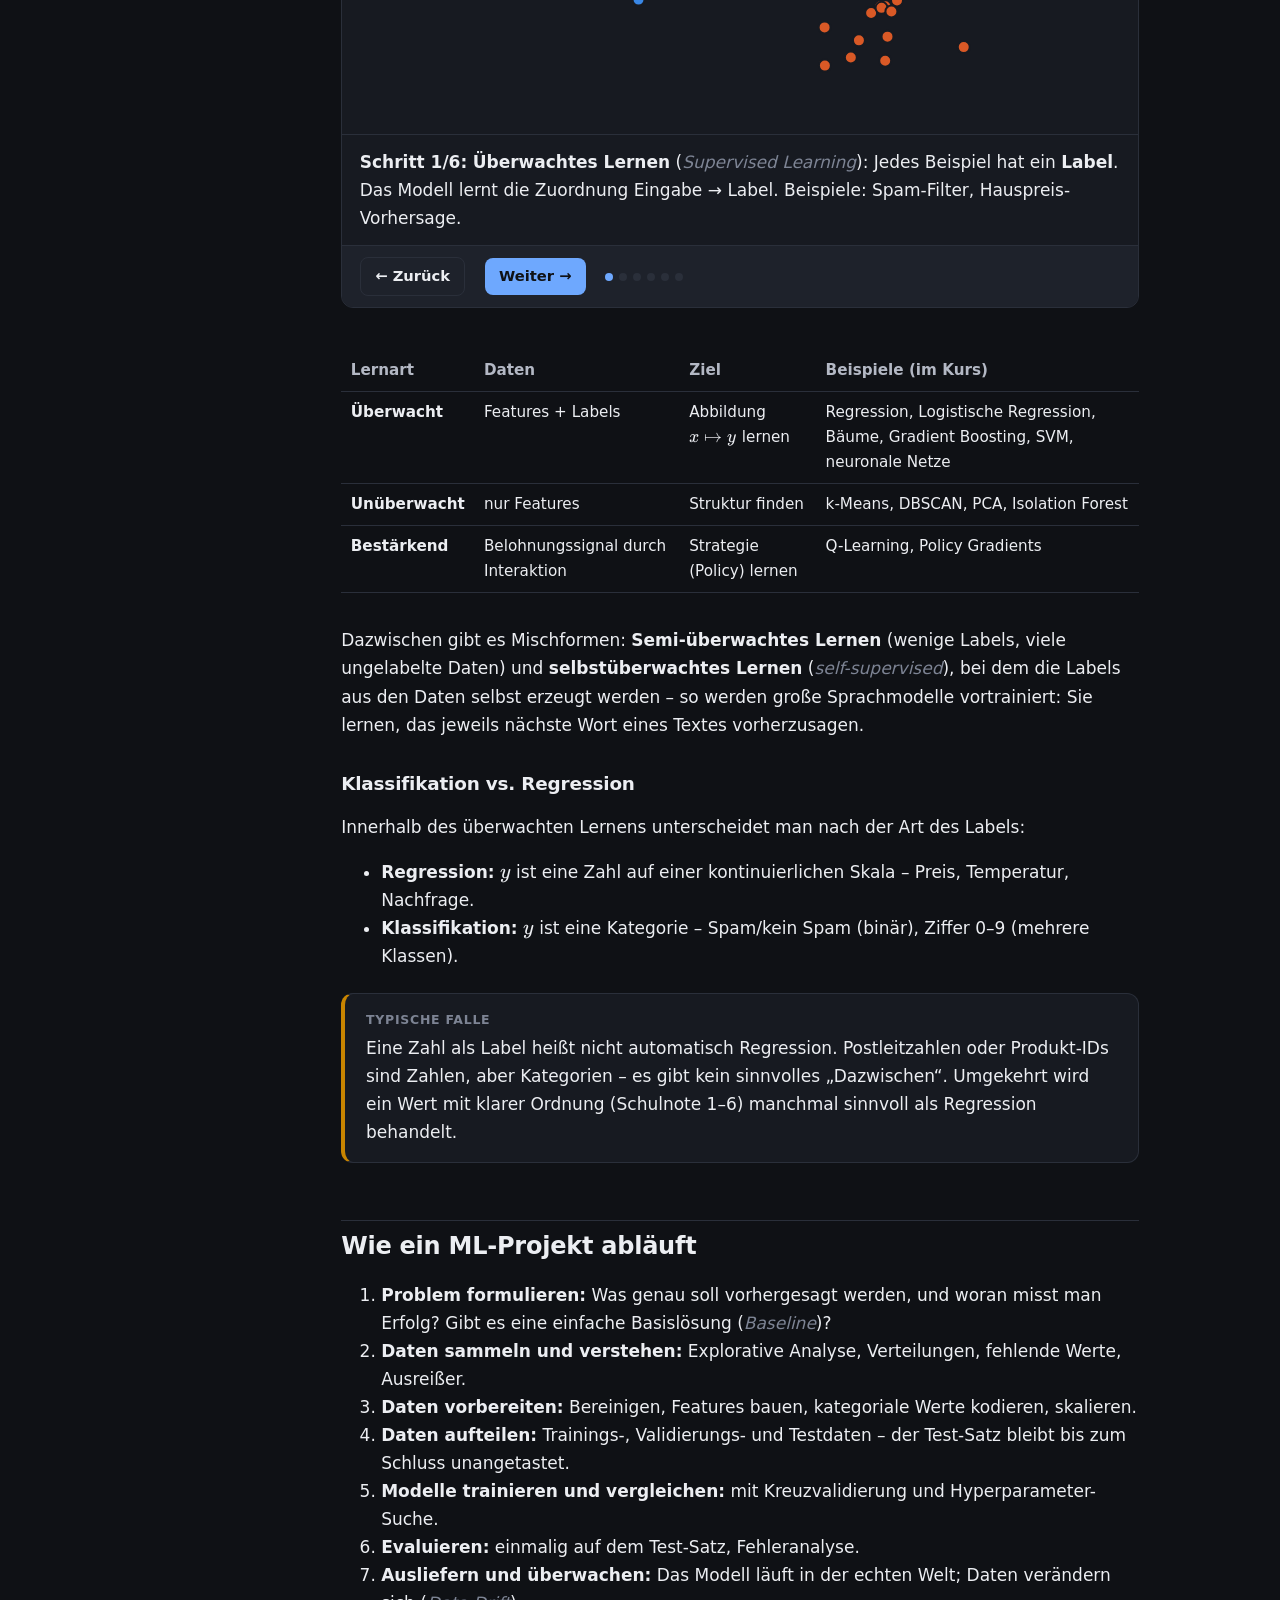
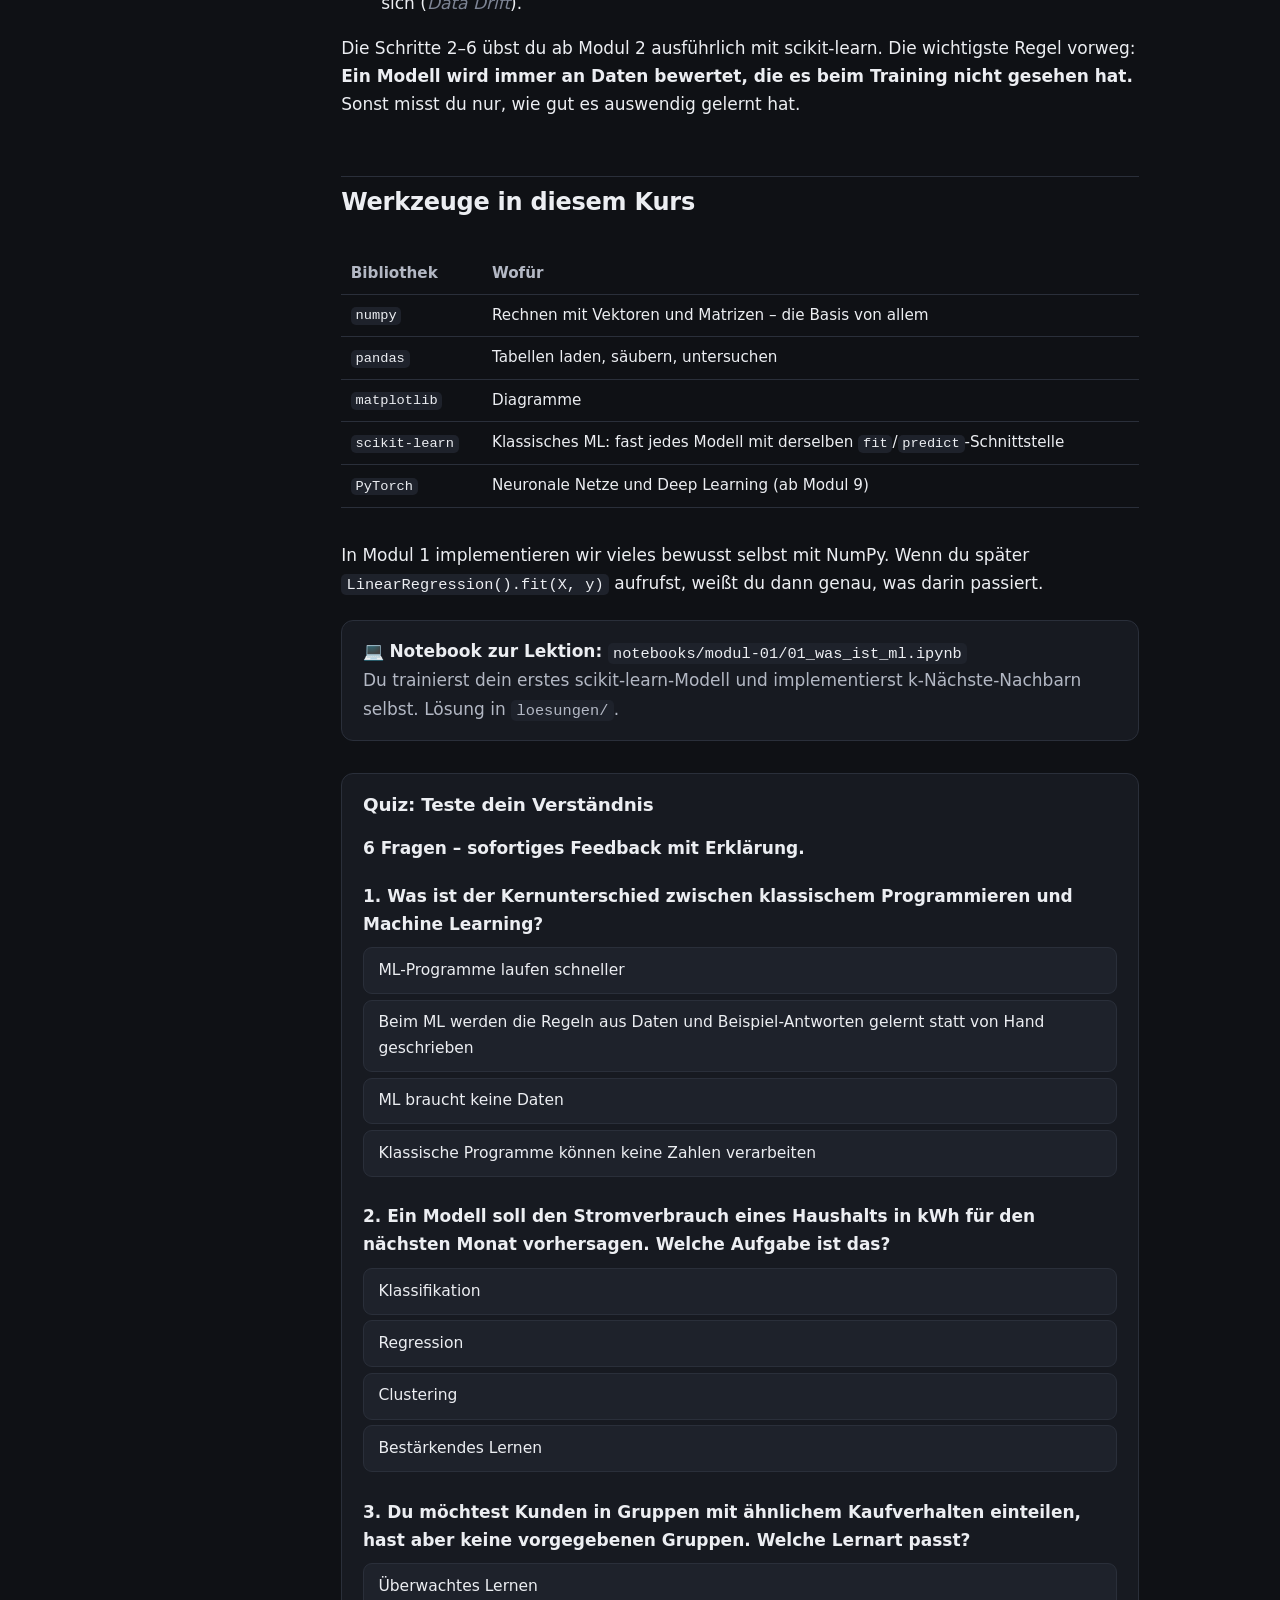
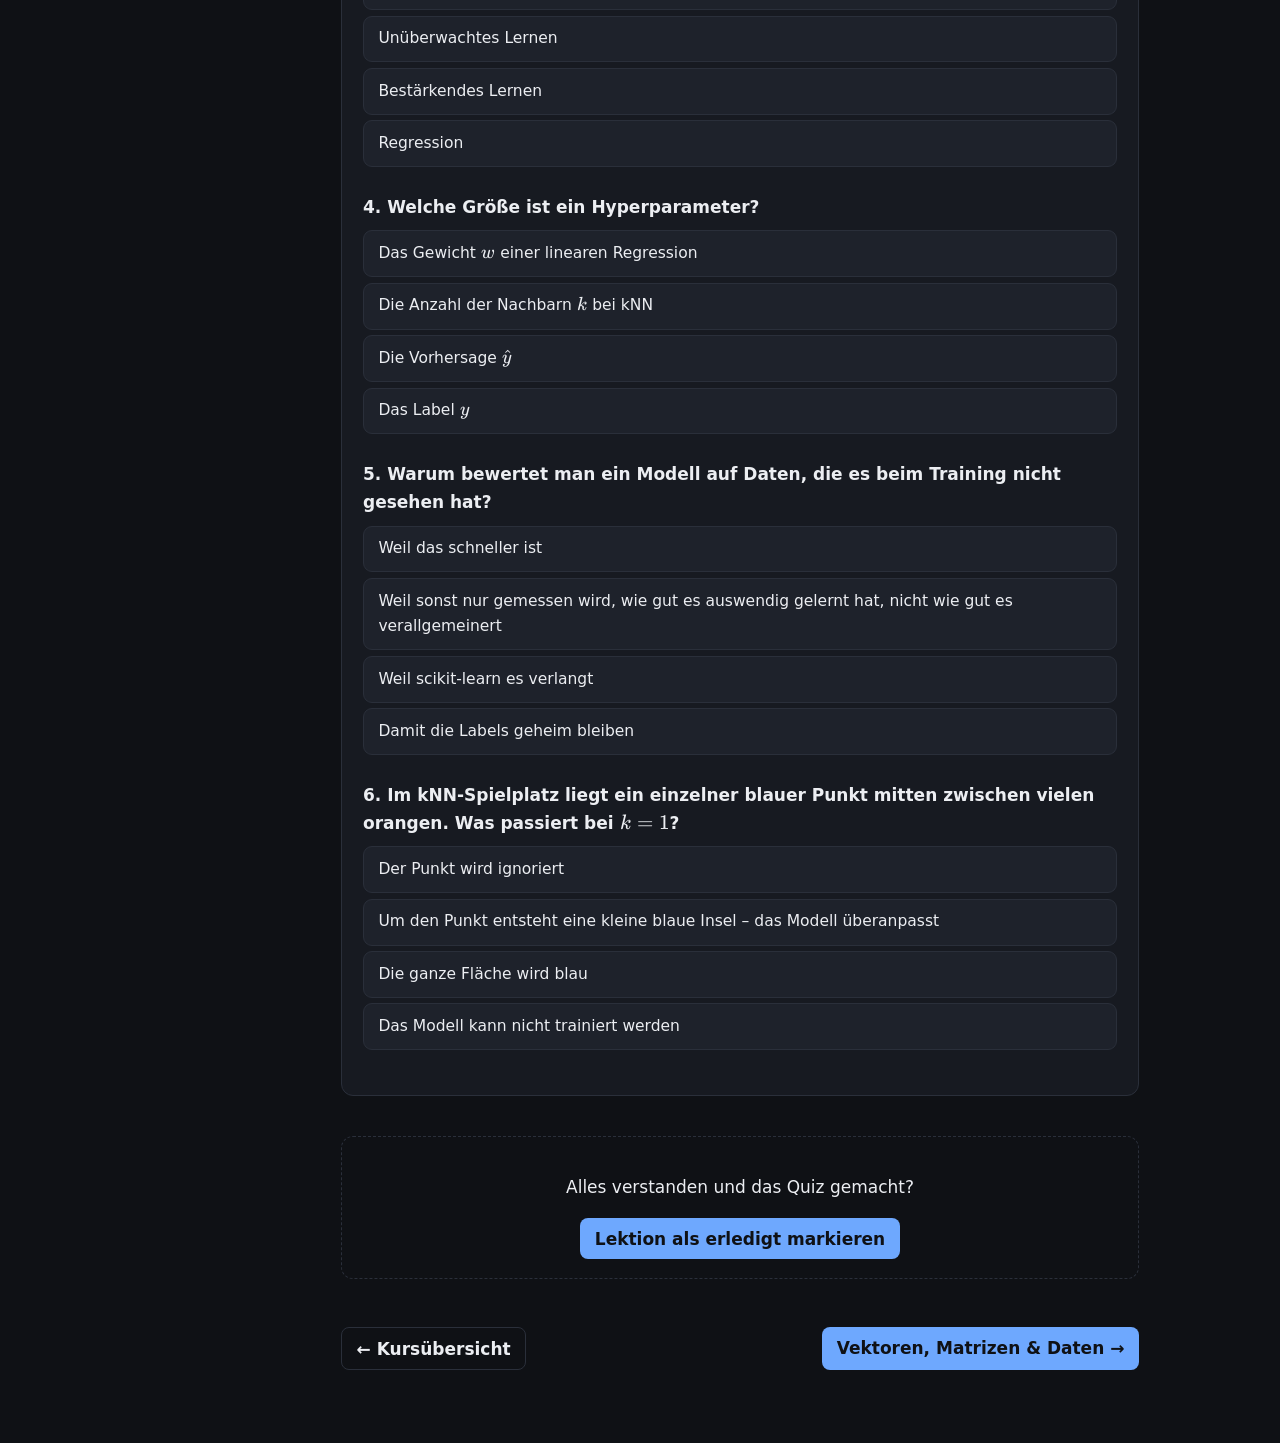
==== commit 01c88bf8: "Erklärvideos mit Erzählstimme - videos/sprecher.py: Sprechblöcke für Manim-Szenen; Animationen passe" ====
--- a/website/modul-01/lektion-01.html
+++ b/website/modul-01/lektion-01.html
@@ -25,7 +25,7 @@
 
   <figure class="video">
     <video controls preload="metadata" src="../assets/videos/m01_v01_was_ist_ml.mp4"></video>
-    <figcaption>Erklärvideo: Regeln programmieren vs. Regeln lernen (ca. 1 Min.)</figcaption>
+    <figcaption>Erklärvideo: Regeln programmieren vs. Regeln lernen</figcaption>
   </figure>
 
   <h2>Regeln schreiben oder Regeln lernen?</h2>
